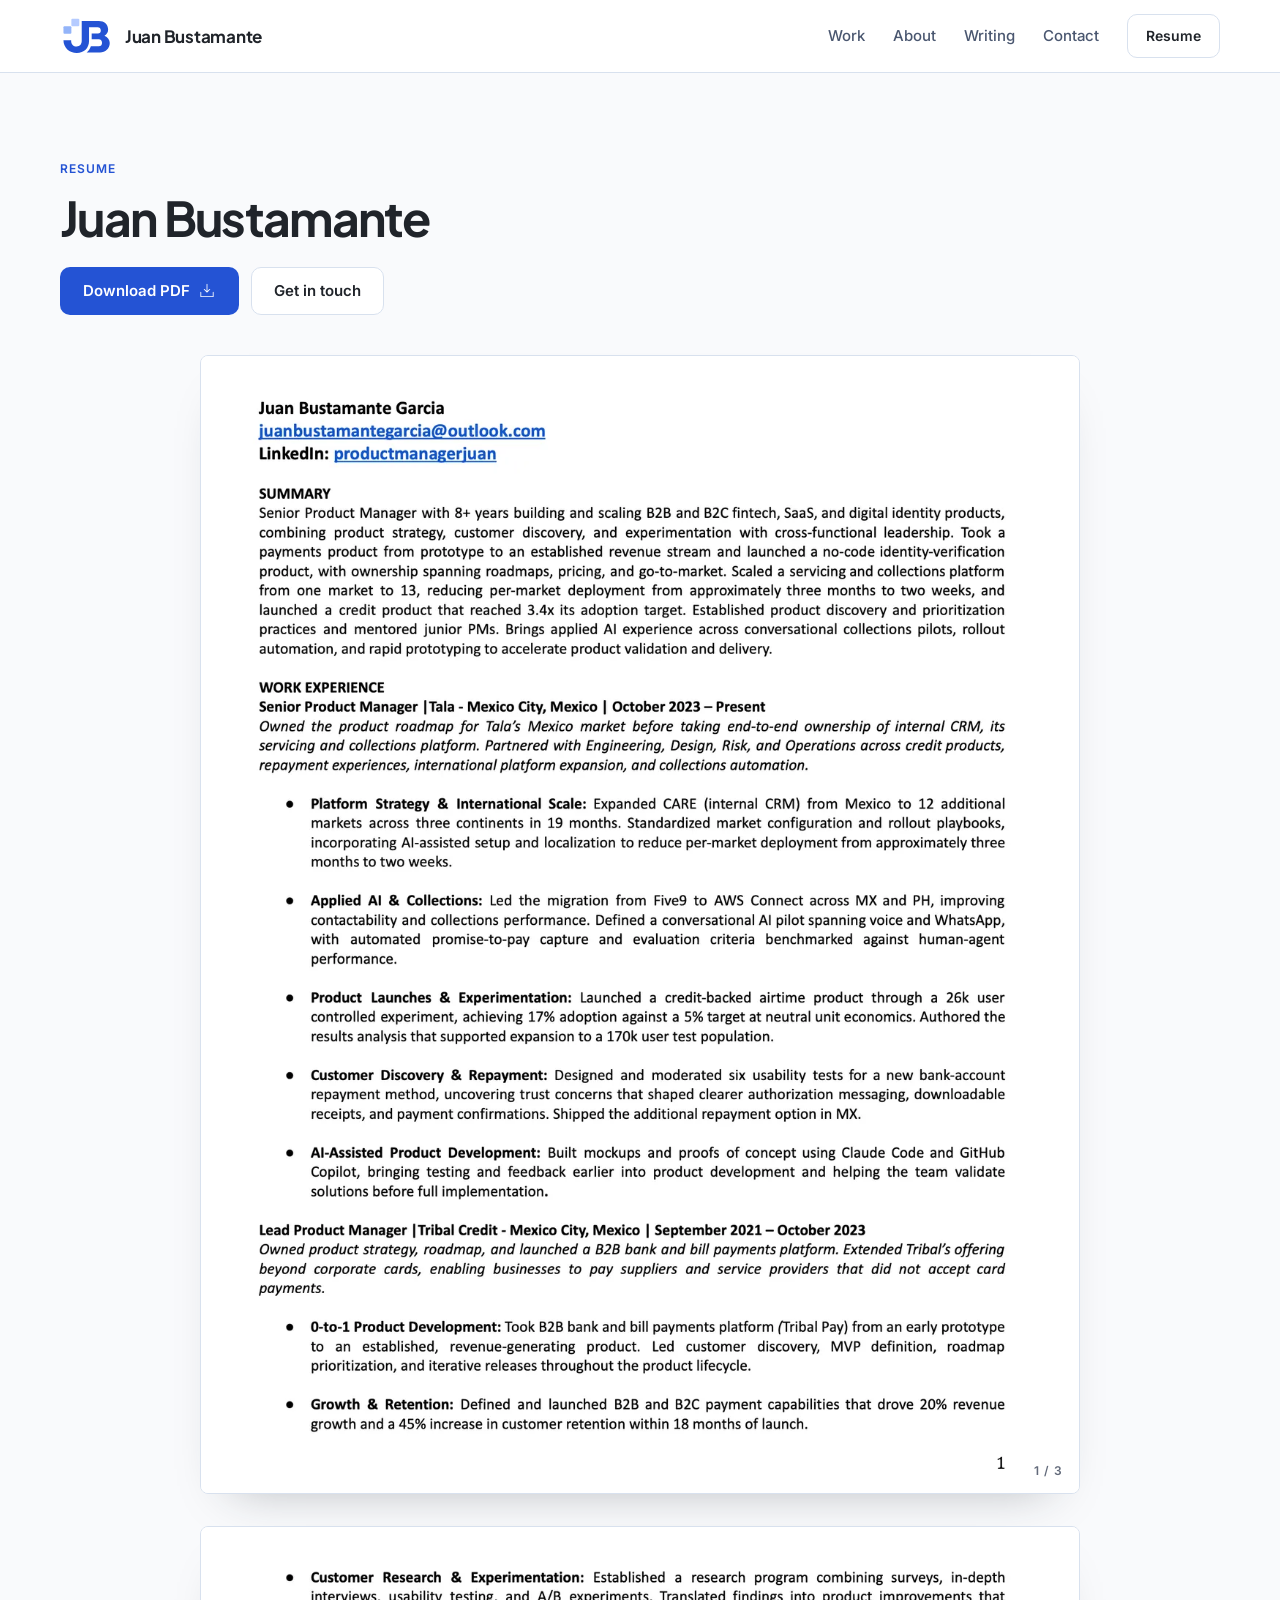
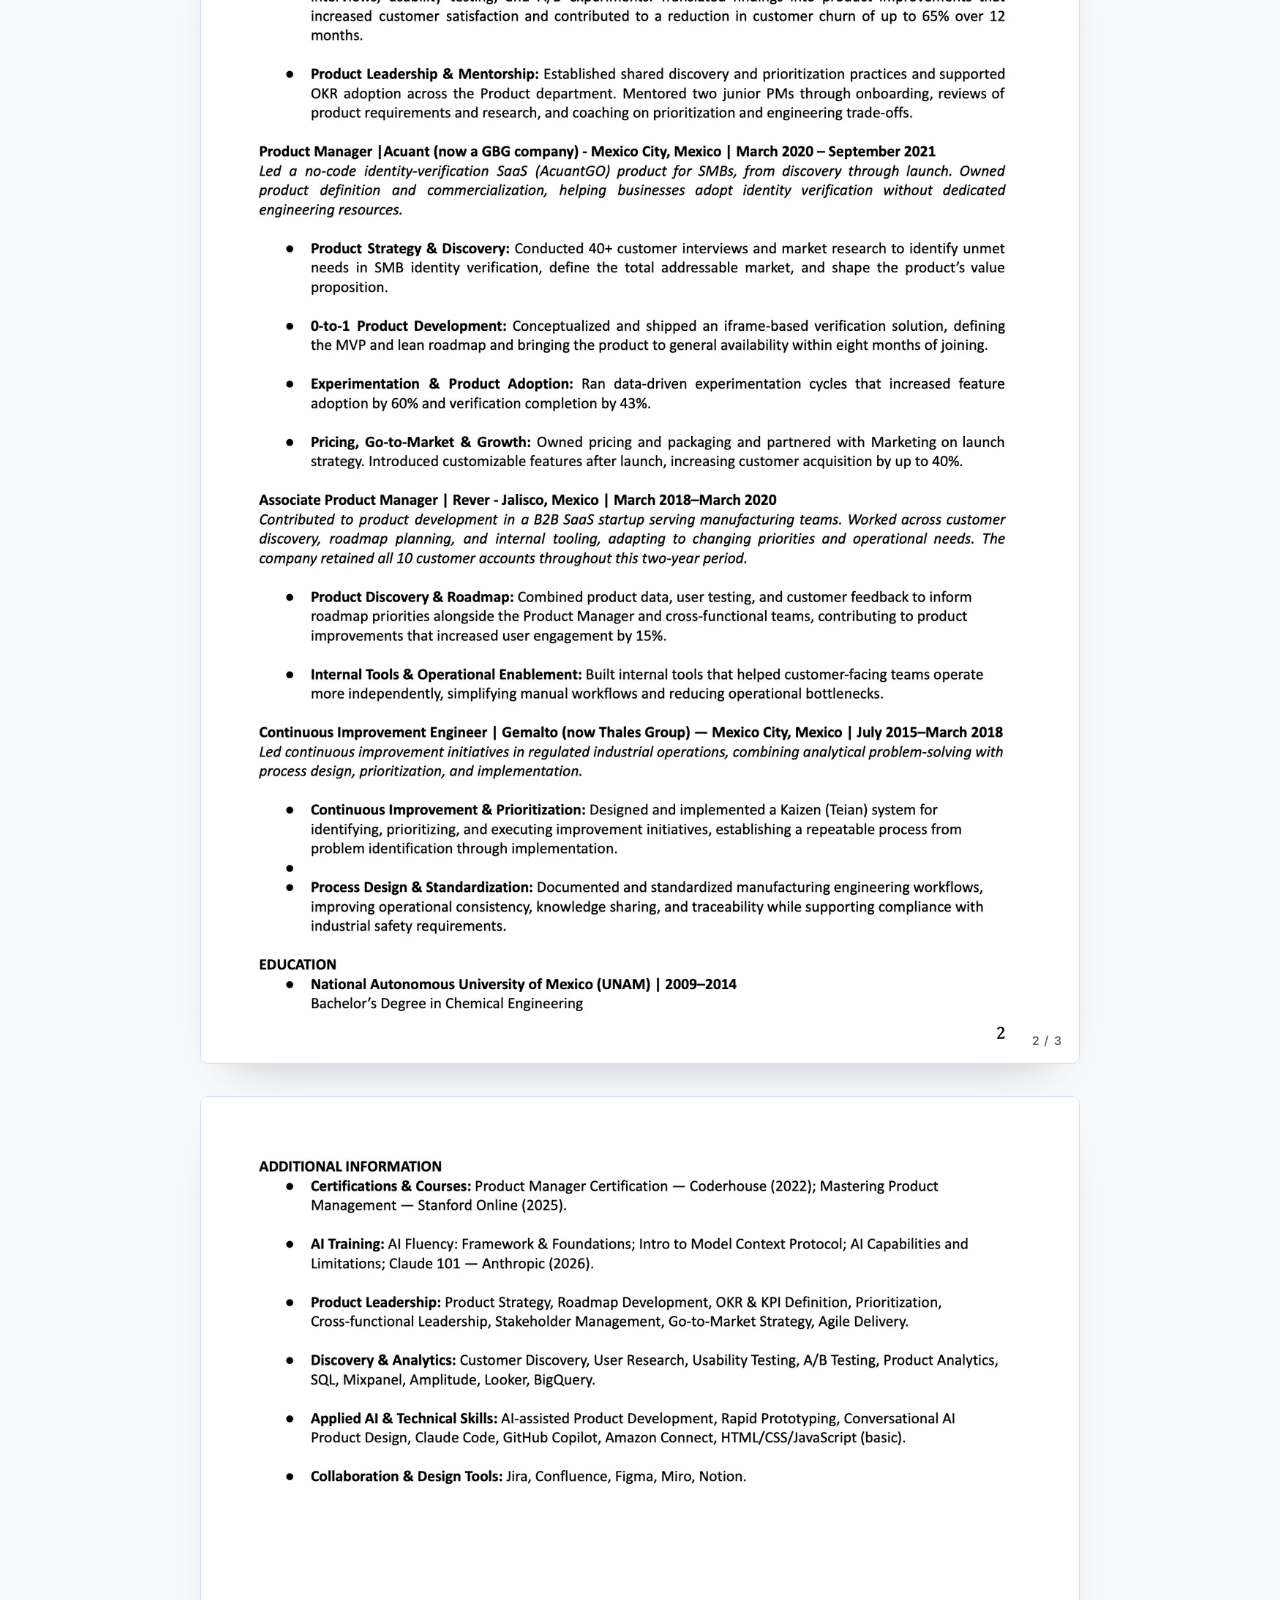
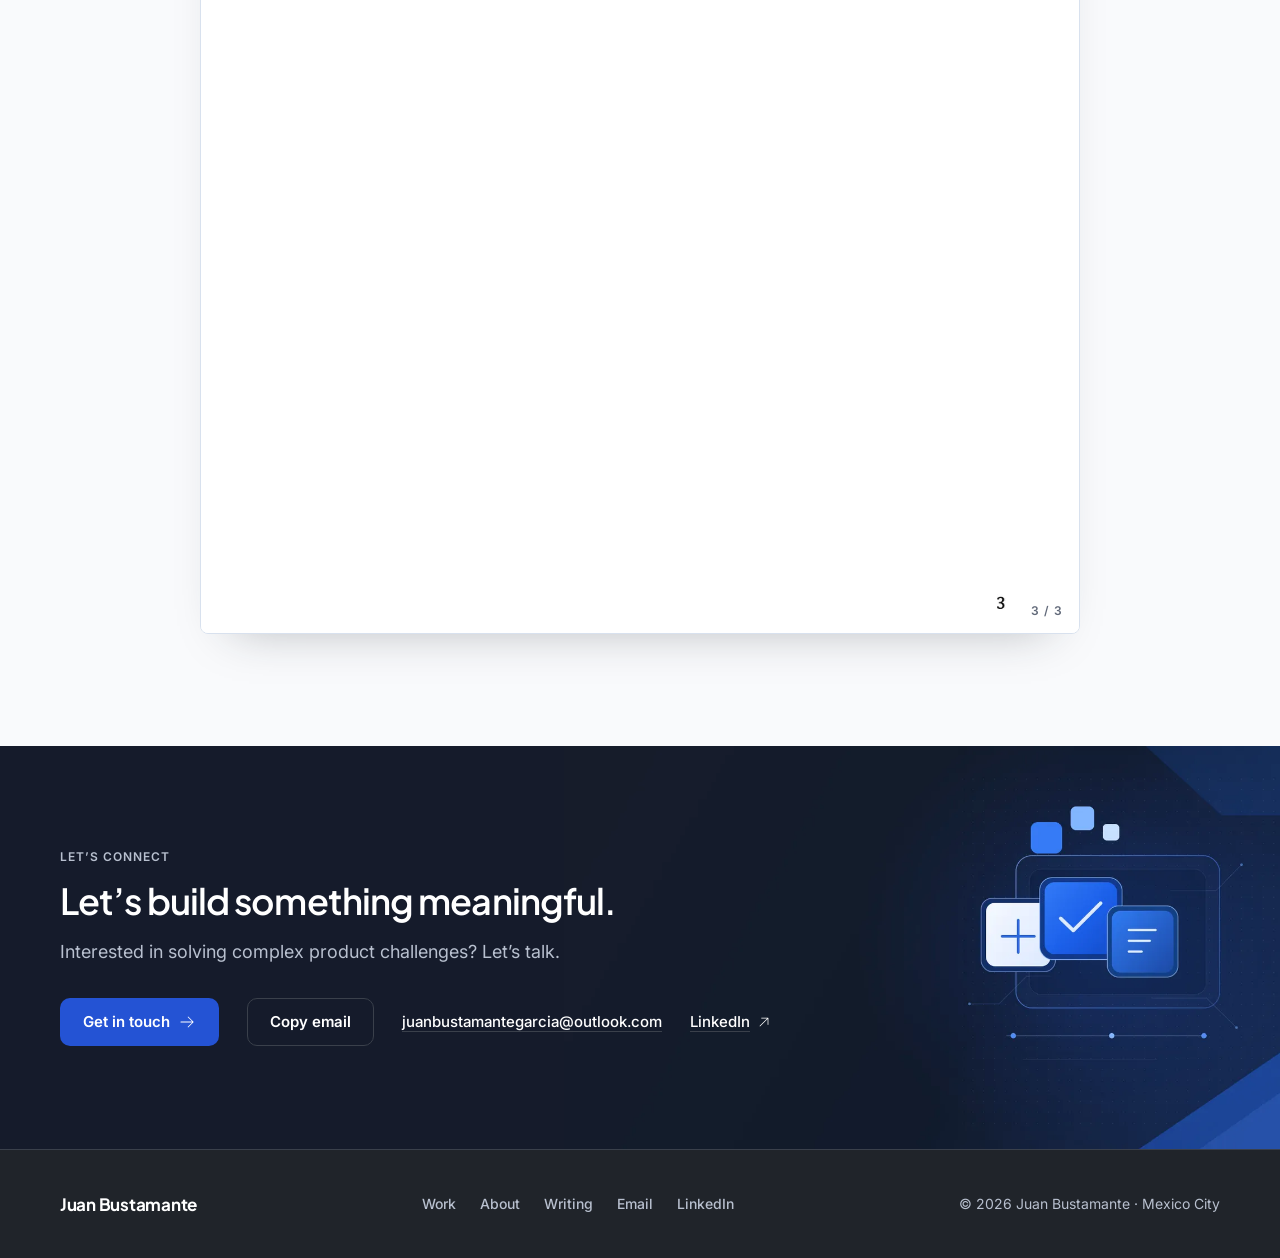
==== resume/index.html @ f38ebe10 "Deploy 0bed7b1" ====
<!DOCTYPE html><html lang="en"> <head><meta charset="utf-8"><meta name="viewport" content="width=device-width, initial-scale=1"><title>Resume | Juan Bustamante</title><meta name="description" content="Resume of Juan Bustamante, Senior Product Manager."><link rel="canonical" href="https://juanbustamanteg.github.io/resume/"><link rel="icon" type="image/svg+xml" href="/brand/favicon.svg"><link rel="icon" type="image/x-icon" href="/brand/favicon.ico" sizes="any"><link rel="icon" type="image/png" sizes="32x32" href="/brand/favicon_32.png"><link rel="apple-touch-icon" sizes="180x180" href="/brand/apple_touch_icon.png"><meta name="theme-color" content="#f9fafc"><meta property="og:type" content="website"><meta property="og:title" content="Resume | Juan Bustamante"><meta property="og:description" content="Resume of Juan Bustamante, Senior Product Manager."><meta property="og:url" content="https://juanbustamanteg.github.io/resume/"><meta property="og:image" content="https://juanbustamanteg.github.io/assets/backgrounds/og-image.png"><meta property="og:image:width" content="1200"><meta property="og:image:height" content="630"><meta name="twitter:card" content="summary_large_image"><meta name="twitter:title" content="Resume | Juan Bustamante"><meta name="twitter:description" content="Resume of Juan Bustamante, Senior Product Manager."><meta name="twitter:image" content="https://juanbustamanteg.github.io/assets/backgrounds/og-image.png"><link rel="stylesheet" href="/_astro/about.X6buS5P4.css">
<style>.head[data-astro-cid-ruvg6z4q]{display:flex;flex-direction:column;gap:16px;padding-block:clamp(56px,7vw,88px) 40px}.head[data-astro-cid-ruvg6z4q] .h1[data-astro-cid-ruvg6z4q]{font-size:clamp(34px,3vw + 18px,48px)}.acts[data-astro-cid-ruvg6z4q]{display:flex;flex-wrap:wrap;gap:12px;padding-top:8px}.pages[data-astro-cid-ruvg6z4q]{list-style:none;display:flex;flex-direction:column;align-items:center;gap:32px;margin:0;padding:0}.sheet[data-astro-cid-ruvg6z4q]{position:relative;width:100%;max-width:880px;background:#fff;border:1px solid var(--color-border);border-radius:8px;overflow:hidden;box-shadow:0 24px 48px -32px #20242a59}.sheet[data-astro-cid-ruvg6z4q] img[data-astro-cid-ruvg6z4q]{width:100%;height:auto}.pn[data-astro-cid-ruvg6z4q]{position:absolute;right:16px;bottom:12px}
</style></head> <body> <a class="sr-only skip" href="#main">Skip to content</a> <header class="hd" style="view-transition-name: site-header" data-astro-cid-3ef6ksr2> <div class="wrap bar" data-astro-cid-3ef6ksr2> <a class="brand" href="/" aria-label="Juan Bustamante, home" data-astro-cid-3ef6ksr2><span class="logo logo-dark" data-astro-cid-tvrurpns> <img class="sym" src="/brand/jb_plataforma_modular.svg" alt="" width="53" height="40" decoding="async" data-astro-cid-tvrurpns> <span class="name" data-astro-cid-tvrurpns>Juan Bustamante</span> </span> </a> <nav class="desk" aria-label="Main" data-astro-cid-3ef6ksr2> <ul data-astro-cid-3ef6ksr2> <li data-astro-cid-3ef6ksr2><a href="/work/" data-astro-cid-3ef6ksr2>Work</a></li><li data-astro-cid-3ef6ksr2><a href="/about/" data-astro-cid-3ef6ksr2>About</a></li><li data-astro-cid-3ef6ksr2><a href="/writing/" data-astro-cid-3ef6ksr2>Writing</a></li><li data-astro-cid-3ef6ksr2><a href="#contact" data-astro-cid-3ef6ksr2>Contact</a></li> <li data-astro-cid-3ef6ksr2><a class="btn btn-secondary" href="/resume/" aria-current="page" data-astro-cid-3ef6ksr2>Resume</a></li> </ul> </nav> <details class="mob" id="mobile-menu" data-astro-cid-3ef6ksr2> <summary aria-label="Open menu" data-astro-cid-3ef6ksr2><span class="bars" aria-hidden="true" data-astro-cid-3ef6ksr2><i data-astro-cid-3ef6ksr2></i><i data-astro-cid-3ef6ksr2></i></span></summary> <nav class="panel" aria-label="Main" data-astro-cid-3ef6ksr2> <a class="item" href="/work/" data-astro-cid-3ef6ksr2>Work<svg width="18" height="18" viewBox="0 0 256 256" fill="currentColor" aria-hidden="true" focusable="false"><path d="M220.24,132.24l-72,72a6,6,0,0,1-8.48-8.48L201.51,134H40a6,6,0,0,1,0-12H201.51L139.76,60.24a6,6,0,0,1,8.48-8.48l72,72A6,6,0,0,1,220.24,132.24Z"/></svg></a><a class="item" href="/about/" data-astro-cid-3ef6ksr2>About<svg width="18" height="18" viewBox="0 0 256 256" fill="currentColor" aria-hidden="true" focusable="false"><path d="M220.24,132.24l-72,72a6,6,0,0,1-8.48-8.48L201.51,134H40a6,6,0,0,1,0-12H201.51L139.76,60.24a6,6,0,0,1,8.48-8.48l72,72A6,6,0,0,1,220.24,132.24Z"/></svg></a><a class="item" href="/writing/" data-astro-cid-3ef6ksr2>Writing<svg width="18" height="18" viewBox="0 0 256 256" fill="currentColor" aria-hidden="true" focusable="false"><path d="M220.24,132.24l-72,72a6,6,0,0,1-8.48-8.48L201.51,134H40a6,6,0,0,1,0-12H201.51L139.76,60.24a6,6,0,0,1,8.48-8.48l72,72A6,6,0,0,1,220.24,132.24Z"/></svg></a><a class="item" href="#contact" data-astro-cid-3ef6ksr2>Contact<svg width="18" height="18" viewBox="0 0 256 256" fill="currentColor" aria-hidden="true" focusable="false"><path d="M220.24,132.24l-72,72a6,6,0,0,1-8.48-8.48L201.51,134H40a6,6,0,0,1,0-12H201.51L139.76,60.24a6,6,0,0,1,8.48-8.48l72,72A6,6,0,0,1,220.24,132.24Z"/></svg></a> <a class="btn btn-secondary cta" href="/resume/" data-astro-cid-3ef6ksr2>Resume</a> </nav> </details> </div> </header> <script type="module">const e=document.getElementById("mobile-menu");if(e){const t=e.querySelector("summary");document.addEventListener("keydown",n=>{n.key==="Escape"&&e.open&&(e.open=!1,t?.focus())}),e.querySelectorAll("a").forEach(n=>n.addEventListener("click",()=>{e.open=!1})),e.addEventListener("toggle",()=>t?.setAttribute("aria-label",e.open?"Close menu":"Open menu"))}</script>  <main id="main"> <section class="wrap head" data-astro-cid-ruvg6z4q> <p class="eyebrow" data-astro-cid-ruvg6z4q>Resume</p> <h1 class="h1" data-astro-cid-ruvg6z4q>Juan Bustamante</h1> <div class="acts" data-astro-cid-ruvg6z4q> <a class="btn btn-primary" href="/Juan-Bustamante-Resume.pdf" download data-astro-cid-ruvg6z4q>Download PDF <svg width="18" height="18" viewBox="0 0 256 256" fill="currentColor" aria-hidden="true" focusable="false"><path d="M222,144v64a6,6,0,0,1-6,6H40a6,6,0,0,1-6-6V144a6,6,0,0,1,12,0v58H210V144a6,6,0,0,1,12,0Zm-98.24,4.24a6,6,0,0,0,8.48,0l40-40a6,6,0,0,0-8.48-8.48L134,129.51V32a6,6,0,0,0-12,0v97.51L92.24,99.76a6,6,0,0,0-8.48,8.48Z"/></svg></a> <a class="btn btn-secondary" href="#contact" data-astro-cid-ruvg6z4q>Get in touch</a> </div> </section> <section class="wrap" aria-label="Resume pages" data-astro-cid-ruvg6z4q> <ol class="pages" data-astro-cid-ruvg6z4q> <li class="sheet" data-astro-cid-ruvg6z4q> <img src="/_astro/resume-p1.LF4EFxug_1rRw0y.webp" srcset="/_astro/resume-p1.LF4EFxug_Z1qOt1B.webp 800w, /_astro/resume-p1.LF4EFxug_ZkICMa.webp 1200w, /_astro/resume-p1.LF4EFxug_1rRw0y.webp 1700w" alt="Resume, page 1 of 3. The full text is in the downloadable PDF." sizes="(max-width: 960px) 100vw, 880px" loading="eager" decoding="async" data-astro-cid-ruvg6z4q="true" fetchpriority="auto" width="1700" height="2200"> <span class="pn label" aria-hidden="true" data-astro-cid-ruvg6z4q>1 / 3</span> </li><li class="sheet" data-astro-cid-ruvg6z4q> <img src="/_astro/resume-p2.CJCw0gxY_1dvqBw.webp" srcset="/_astro/resume-p2.CJCw0gxY_1kNUj6.webp 800w, /_astro/resume-p2.CJCw0gxY_Zz5Ibc.webp 1200w, /_astro/resume-p2.CJCw0gxY_1dvqBw.webp 1700w" alt="Resume, page 2 of 3. The full text is in the downloadable PDF." sizes="(max-width: 960px) 100vw, 880px" loading="lazy" decoding="async" data-astro-cid-ruvg6z4q="true" fetchpriority="auto" width="1700" height="2200"> <span class="pn label" aria-hidden="true" data-astro-cid-ruvg6z4q>2 / 3</span> </li><li class="sheet" data-astro-cid-ruvg6z4q> <img src="/_astro/resume-p3.DnD3W5XH_r1vdJ.webp" srcset="/_astro/resume-p3.DnD3W5XH_ZXN0DD.webp 800w, /_astro/resume-p3.DnD3W5XH_Z1lzDyY.webp 1200w, /_astro/resume-p3.DnD3W5XH_r1vdJ.webp 1700w" alt="Resume, page 3 of 3. The full text is in the downloadable PDF." sizes="(max-width: 960px) 100vw, 880px" loading="lazy" decoding="async" data-astro-cid-ruvg6z4q="true" fetchpriority="auto" width="1700" height="2200"> <span class="pn label" aria-hidden="true" data-astro-cid-ruvg6z4q>3 / 3</span> </li> </ol> </section> <section id="contact" class="contact" aria-labelledby="contact-h" data-astro-cid-xmivup5a> <span class="bg" aria-hidden="true" data-astro-cid-xmivup5a><img src="/_astro/VIS11.BCSpYy_R_oPpw8.webp" width="1280" height="720" alt="" loading="lazy" decoding="async" data-astro-cid-xmivup5a></span> <div class="wrap inner" data-astro-cid-xmivup5a> <p class="eyebrow" data-astro-cid-xmivup5a>Let’s connect</p> <h2 id="contact-h" class="h2" data-astro-cid-xmivup5a>Let’s build something meaningful.</h2> <p class="lead" data-astro-cid-xmivup5a>Interested in solving complex product challenges? Let’s talk.</p> <div class="acts" data-astro-cid-xmivup5a> <a class="btn btn-primary" href="mailto:juanbustamantegarcia@outlook.com" data-astro-cid-xmivup5a>Get in touch <svg width="18" height="18" viewBox="0 0 256 256" fill="currentColor" aria-hidden="true" focusable="false"><path d="M220.24,132.24l-72,72a6,6,0,0,1-8.48-8.48L201.51,134H40a6,6,0,0,1,0-12H201.51L139.76,60.24a6,6,0,0,1,8.48-8.48l72,72A6,6,0,0,1,220.24,132.24Z"/></svg></a> <button type="button" class="btn copy" data-copy="juanbustamantegarcia@outlook.com" data-astro-cid-xmivup5a>Copy email</button> <a class="plain" href="mailto:juanbustamantegarcia@outlook.com" data-astro-cid-xmivup5a>juanbustamantegarcia@outlook.com</a> <a class="plain" href="https://www.linkedin.com/in/productmanagerjuan/" rel="noopener" data-astro-cid-xmivup5a>LinkedIn <svg width="16" height="16" viewBox="0 0 256 256" fill="currentColor" aria-hidden="true" focusable="false"><path d="M198,64V168a6,6,0,0,1-12,0V78.48L68.24,196.24a6,6,0,0,1-8.48-8.48L177.52,70H88a6,6,0,0,1,0-12H192A6,6,0,0,1,198,64Z"/></svg></a> </div> <p class="sr-only" role="status" aria-live="polite" id="copy-status" data-astro-cid-xmivup5a></p> </div> </section> <script type="module">document.querySelectorAll("button[data-copy]").forEach(t=>{t.addEventListener("click",async()=>{const e=document.getElementById("copy-status");try{await navigator.clipboard.writeText(t.dataset.copy??""),t.textContent="Copied",e&&(e.textContent="Email address copied"),setTimeout(()=>{t.textContent="Copy email",e&&(e.textContent="")},2e3)}catch{window.location.href=`mailto:${t.dataset.copy}`}})});</script>  </main> <footer class="ft" data-astro-cid-sz7xmlte> <div class="wrap row" data-astro-cid-sz7xmlte> <a href="/" aria-label="Juan Bustamante, home" data-astro-cid-sz7xmlte><span class="logo logo-light" data-astro-cid-tvrurpns>  <span class="name" data-astro-cid-tvrurpns>Juan Bustamante</span> </span> </a> <nav aria-label="Footer" class="links" data-astro-cid-sz7xmlte> <a href="/work/" data-astro-cid-sz7xmlte>Work</a><a href="/about/" data-astro-cid-sz7xmlte>About</a><a href="/writing/" data-astro-cid-sz7xmlte>Writing</a> <a href="mailto:juanbustamantegarcia@outlook.com" data-astro-cid-sz7xmlte>Email</a><a href="https://www.linkedin.com/in/productmanagerjuan/" rel="noopener" data-astro-cid-sz7xmlte>LinkedIn</a> </nav> <span class="copy" data-astro-cid-sz7xmlte>© 2026 Juan Bustamante · Mexico City</span> </div> </footer>  <script>
      // Movimiento en todo el sitio (mismo sistema que la UX de Elementum, discreto, 240–700 ms):
      // 1) entrada al hacer scroll de encabezados, bloques y listas (cascada corta, tope 6 x 60 ms);
      // 2) imágenes con acercamiento suave; 3) cifras que cuentan hasta su valor; 4) red de seguridad
      // para lo que ya quedó arriba. Sin JS o con prefers-reduced-motion todo queda visible y quieto.
      (function () {
        if (window.matchMedia('(prefers-reduced-motion: reduce)').matches) return;
        var root = document.documentElement;
        root.classList.add('reveal-ready');
        var $ = function (sel) { return [].slice.call(document.querySelectorAll(sel)); };
        // Bloques que suben al entrar (el hero de Home y las tarjetas ya traen su clase).
        var UP = [
          'main .head > *', 'main .top > *', 'main .t > *', 'main .intro > *',
          'main section:not(.hero):not(.contact) > .eyebrow', 'main section:not(.hero) > .h2', 'main section:not(.hero) > h2',
          'main .calls-head > *', 'main .own-head > *', 'main .head.row > *',
          'main .calls > li', 'main .career > li', 'main .grid > li', 'main .xp > li', 'main .principles > li',
          'main .results > li', 'main .exec > div', 'main .evidence > *', 'main .more .col > .eyebrow', 'main .more .col > .h3',
          'main .body .sec', 'main .next', 'main .rel > *', 'main .art > :not(.pc)', 'main .post',
          '.contact .inner > *'
        ].join(',');
        // Imágenes que entran con acercamiento.
        var ZOOM = 'main .visual .cover, main .portrait, main .timeline, main .pc, main .decision-visual';
        $(UP).forEach(function (el) { if (!el.closest('.hero') && !el.classList.contains('reveal-card') && !el.classList.contains('sr-only')) el.classList.add('rv'); });
        $(ZOOM).forEach(function (el) { el.classList.add('rv', 'rv-zoom'); });
        var els = $('.hero .reveal, .reveal-card, .rv');
        // Cifras: cuentan desde 0 respetando prefijo, decimales y sufijo (~6×, +20%, 3.4×, 8 mo.).
        function contar(el) {
          var m = el.textContent.trim().match(/^([^0-9]*)([0-9]+(?:\.[0-9]+)?)(.*)$/);
          if (!m) return;
          var fin = parseFloat(m[2]), dec = (m[2].split('.')[1] || '').length, t0 = null, dur = 700, txt = el.textContent;
          el.setAttribute('aria-label', txt.trim());
          function paso(t) {
            if (t0 === null) t0 = t;
            var k = Math.min(1, (t - t0) / dur), e = 1 - Math.pow(1 - k, 3);
            el.textContent = m[1] + (fin * e).toFixed(dec) + m[3];
            if (k < 1) requestAnimationFrame(paso); else el.textContent = txt;
          }
          requestAnimationFrame(paso);
        }
        var figs = $('main .fig');
        if (!('IntersectionObserver' in window)) { els.forEach(function (el) { el.classList.add('in'); }); return; }
        var io = new IntersectionObserver(function (entries) {
          var k = 0;
          entries.forEach(function (e) {
            if (!e.isIntersecting) return;
            var t = e.target;
            if (!t.closest('.hero')) { t.style.setProperty('--d', (Math.min(k, 6) * 0.06) + 's'); k++; }
            t.classList.add('in'); io.unobserve(t);
          });
        }, { rootMargin: '0px 0px -8% 0px', threshold: 0.12 });
        els.forEach(function (el) { io.observe(el); });
        var iof = new IntersectionObserver(function (entries) {
          entries.forEach(function (e) { if (e.isIntersecting) { contar(e.target); iof.unobserve(e.target); } });
        }, { threshold: 0.6 });
        figs.forEach(function (el) { iof.observe(el); });
        var pend = false;
        function arriba() { pend = false; els.forEach(function (el) { if (el.classList.contains('in') || el.getBoundingClientRect().bottom > 0) return; el.style.animation = 'none'; el.classList.add('in'); io.unobserve(el); }); }
        window.addEventListener('scroll', function () { if (!pend) { pend = true; requestAnimationFrame(arriba); } }, { passive: true });
        window.addEventListener('pageshow', arriba);
      })();
    </script> </body> </html>
---- _astro/about.X6buS5P4.css ----
@font-face{font-family:Inter Variable;font-style:normal;font-display:swap;font-weight:100 900;src:url(/_astro/inter-cyrillic-ext-opsz-normal.CfYZpDVp.woff2) format("woff2-variations");unicode-range:U+0460-052F,U+1C80-1C8A,U+20B4,U+2DE0-2DFF,U+A640-A69F,U+FE2E-FE2F}@font-face{font-family:Inter Variable;font-style:normal;font-display:swap;font-weight:100 900;src:url(/_astro/inter-cyrillic-opsz-normal.BFQXbQ-f.woff2) format("woff2-variations");unicode-range:U+0301,U+0400-045F,U+0490-0491,U+04B0-04B1,U+2116}@font-face{font-family:Inter Variable;font-style:normal;font-display:swap;font-weight:100 900;src:url(/_astro/inter-greek-ext-opsz-normal.BmPQvyvo.woff2) format("woff2-variations");unicode-range:U+1F00-1FFF}@font-face{font-family:Inter Variable;font-style:normal;font-display:swap;font-weight:100 900;src:url(/_astro/inter-greek-opsz-normal.BM0NlUE_.woff2) format("woff2-variations");unicode-range:U+0370-0377,U+037A-037F,U+0384-038A,U+038C,U+038E-03A1,U+03A3-03FF}@font-face{font-family:Inter Variable;font-style:normal;font-display:swap;font-weight:100 900;src:url(/_astro/inter-vietnamese-opsz-normal.Ci9T9ieq.woff2) format("woff2-variations");unicode-range:U+0102-0103,U+0110-0111,U+0128-0129,U+0168-0169,U+01A0-01A1,U+01AF-01B0,U+0300-0301,U+0303-0304,U+0308-0309,U+0323,U+0329,U+1EA0-1EF9,U+20AB}@font-face{font-family:Inter Variable;font-style:normal;font-display:swap;font-weight:100 900;src:url(/_astro/inter-latin-ext-opsz-normal.DpK-iCPk.woff2) format("woff2-variations");unicode-range:U+0100-02BA,U+02BD-02C5,U+02C7-02CC,U+02CE-02D7,U+02DD-02FF,U+0304,U+0308,U+0329,U+1D00-1DBF,U+1E00-1E9F,U+1EF2-1EFF,U+2020,U+20A0-20AB,U+20AD-20C0,U+2113,U+2C60-2C7F,U+A720-A7FF}@font-face{font-family:Inter Variable;font-style:normal;font-display:swap;font-weight:100 900;src:url(/_astro/inter-latin-opsz-normal.BwkfbSeq.woff2) format("woff2-variations");unicode-range:U+0000-00FF,U+0131,U+0152-0153,U+02BB-02BC,U+02C6,U+02DA,U+02DC,U+0304,U+0308,U+0329,U+2000-206F,U+20AC,U+2122,U+2191,U+2193,U+2212,U+2215,U+FEFF,U+FFFD}@font-face{font-family:Plus Jakarta Sans Variable;font-style:normal;font-display:swap;font-weight:200 800;src:url([data-uri]) format("woff2-variations");unicode-range:U+0460-052F,U+1C80-1C8A,U+20B4,U+2DE0-2DFF,U+A640-A69F,U+FE2E-FE2F}@font-face{font-family:Plus Jakarta Sans Variable;font-style:normal;font-display:swap;font-weight:200 800;src:url(/_astro/plus-jakarta-sans-vietnamese-wght-normal.qRpaaN48.woff2) format("woff2-variations");unicode-range:U+0102-0103,U+0110-0111,U+0128-0129,U+0168-0169,U+01A0-01A1,U+01AF-01B0,U+0300-0301,U+0303-0304,U+0308-0309,U+0323,U+0329,U+1EA0-1EF9,U+20AB}@font-face{font-family:Plus Jakarta Sans Variable;font-style:normal;font-display:swap;font-weight:200 800;src:url(/_astro/plus-jakarta-sans-latin-ext-wght-normal.DmpS2jIq.woff2) format("woff2-variations");unicode-range:U+0100-02BA,U+02BD-02C5,U+02C7-02CC,U+02CE-02D7,U+02DD-02FF,U+0304,U+0308,U+0329,U+1D00-1DBF,U+1E00-1E9F,U+1EF2-1EFF,U+2020,U+20A0-20AB,U+20AD-20C0,U+2113,U+2C60-2C7F,U+A720-A7FF}@font-face{font-family:Plus Jakarta Sans Variable;font-style:normal;font-display:swap;font-weight:200 800;src:url(/_astro/plus-jakarta-sans-latin-wght-normal.eXO_dkmS.woff2) format("woff2-variations");unicode-range:U+0000-00FF,U+0131,U+0152-0153,U+02BB-02BC,U+02C6,U+02DA,U+02DC,U+0304,U+0308,U+0329,U+2000-206F,U+20AC,U+2122,U+2191,U+2193,U+2212,U+2215,U+FEFF,U+FFFD}:root{--color-background: #f9fafc;--color-surface: #ffffff;--color-surface-alt: #e5edff;--color-brand: #2453d4;--color-brand-hover: #1d43b2;--color-text-primary: #20242a;--color-text-secondary: #4a5770;--color-text-muted: #626a7a;--color-border: #d8e1ee;--color-on-brand: #ffffff;--color-footer: #20242a;--color-on-dark-muted: #b8c0cf;--color-brand-on-dark: #8fa8f0;--color-border-dark: #3a404b;--color-module-1: #93b4f9;--color-module-2: #b5cbff;--color-module-3: #dce6ff;--font-heading: "Plus Jakarta Sans Variable", "Plus Jakarta Sans", system-ui, -apple-system, "Segoe UI", sans-serif;--font-body: "Inter Variable", Inter, system-ui, -apple-system, "Segoe UI", sans-serif;--container-max: 1160px;--gutter: clamp(20px, 4vw, 48px);--section-space: clamp(64px, 9vw, 112px);--radius-button: 10px;--radius-card: 16px;--radius-feature: 24px;--space-unit: 8px;--shadow-hover: 0 12px 28px -18px rgba(32, 36, 42, .28);--ease: cubic-bezier(.23, 1, .32, 1);--dur: .18s;--transition-fast: .18s ease}*,*:before,*:after{box-sizing:border-box}html{-webkit-text-size-adjust:100%;text-size-adjust:100%;scroll-behavior:smooth;scroll-padding-top:88px}body{margin:0;background:var(--color-background);color:var(--color-text-primary);font-family:var(--font-body);font-size:16px;line-height:1.65;-webkit-font-smoothing:antialiased}img,svg{display:block;max-width:100%;height:auto}button,input{font:inherit;color:inherit}a{color:inherit;text-decoration:none;transition:color var(--dur) var(--ease)}:focus-visible{outline:2px solid var(--color-brand);outline-offset:3px;border-radius:4px}h1,h2,h3{margin:0;font-family:var(--font-heading);font-weight:600;color:var(--color-text-primary);text-wrap:balance}p{margin:0 0 1em;text-wrap:pretty}::selection{background:var(--color-brand);color:var(--color-on-brand)}.wrap{width:100%;max-width:calc(var(--container-max) + 2 * var(--gutter));margin-inline:auto;padding-inline:var(--gutter)}.section{padding-top:var(--section-space)}.eyebrow{margin:0;font-family:var(--font-body);font-size:12px;font-weight:600;line-height:1.3;letter-spacing:.08em;text-transform:uppercase;color:var(--color-brand)}.h1{font-size:clamp(38px,4.6vw + 12px,60px);line-height:1.06;letter-spacing:-.035em;font-weight:700}.h2{font-size:clamp(28px,1.6vw + 20px,36px);line-height:1.15;letter-spacing:-.025em;font-weight:600}.h3{font-size:clamp(21px,.6vw + 18px,24px);line-height:1.25;letter-spacing:-.015em;font-weight:600}.lead{font-size:clamp(16px,.4vw + 14.5px,18px);line-height:1.6;color:var(--color-text-secondary)}.small{font-size:clamp(14px,.2vw + 13.3px,15px);line-height:1.55;color:var(--color-text-secondary)}.label{font-size:12px;font-weight:600;letter-spacing:.08em;text-transform:uppercase;color:var(--color-text-muted)}.btn{display:inline-flex;align-items:center;justify-content:center;gap:8px;min-height:48px;padding:12px 22px;border-radius:var(--radius-button);border:1px solid transparent;font-size:15px;font-weight:600;line-height:1.2;transition:background-color var(--dur) var(--ease),border-color var(--dur) var(--ease),color var(--dur) var(--ease)}.btn-primary{background:var(--color-brand);color:var(--color-on-brand)}.btn-primary:hover{background:var(--color-brand-hover)}.btn-secondary{background:var(--color-surface);color:var(--color-text-primary);border-color:var(--color-border)}.btn-secondary:hover{border-color:var(--color-text-primary)}.btn[aria-disabled=true],.btn:disabled{opacity:.45;pointer-events:none}.link{display:inline-flex;align-items:center;gap:6px;font-weight:600;font-size:15px;color:var(--color-brand)}.link:hover,a:hover>.link{color:var(--color-brand-hover);text-decoration:underline;text-underline-offset:3px}.link svg{transition:transform var(--dur) var(--ease)}a:hover .link svg,.link:hover svg{transform:translate(3px)}.card{background:var(--color-surface);border:1px solid var(--color-border);border-radius:var(--radius-card)}.sr-only{position:absolute;width:1px;height:1px;overflow:hidden;clip:rect(0 0 0 0);white-space:nowrap}.skip:focus{position:fixed;top:12px;left:12px;width:auto;height:auto;clip:auto;z-index:50;background:var(--color-surface);padding:8px 14px;border-radius:var(--radius-button)}@keyframes rise{0%{opacity:0;transform:translateY(14px)}to{opacity:1;transform:none}}.reveal-ready :is(.hero .reveal,.reveal-card,.rv){opacity:0}.reveal-ready :is(.hero .reveal,.reveal-card,.rv).in{opacity:1;animation:rise .42s var(--ease) both;animation-delay:var(--d, 0s)}.reveal-ready .rv-zoom.in{animation-name:zoom-in;animation-duration:.64s}@keyframes zoom-in{0%{opacity:0;transform:scale(.97)}to{opacity:1;transform:none}}.reveal-ready .hero .hero-art.in{animation-name:zoom-in;animation-duration:.7s}@media(hover:hover){.cc .cover img,.post .post-img{transition:transform .6s var(--ease)}.cc:hover .cover img,.post:hover .post-img{transform:scale(1.025)}.post{overflow:hidden}}@media(prefers-reduced-motion:no-preference){@view-transition{navigation:auto}}::view-transition-old(root){animation:vt-out .15s var(--ease) both}::view-transition-new(root){animation:vt-in .22s var(--ease) both}@keyframes vt-out{to{opacity:0}}@keyframes vt-in{0%{opacity:0}}@media(prefers-reduced-motion:reduce){html{scroll-behavior:auto}*,*:before,*:after{transition-duration:1ms!important;animation-duration:1ms!important}.reveal-ready :is(.hero .reveal,.reveal-card,.rv),.reveal-ready :is(.hero .reveal,.reveal-card,.rv).in{opacity:1;animation:none}}@media print{.reveal-ready :is(.hero .reveal,.reveal-card,.rv){opacity:1;animation:none}}.logo[data-astro-cid-tvrurpns]{display:inline-flex;align-items:center;gap:12px}.sym[data-astro-cid-tvrurpns]{height:40px;width:auto;aspect-ratio:261 / 197}.name[data-astro-cid-tvrurpns]{font-family:var(--font-heading);font-size:17px;font-weight:700;letter-spacing:-.015em;color:var(--color-text-primary)}.logo-light[data-astro-cid-tvrurpns] .name[data-astro-cid-tvrurpns]{color:var(--color-on-brand)}@media(max-width:780px){.sym[data-astro-cid-tvrurpns]{height:34px}}.hd[data-astro-cid-3ef6ksr2]{position:sticky;top:0;z-index:30;background:var(--color-surface);border-bottom:1px solid var(--color-border)}.bar[data-astro-cid-3ef6ksr2]{display:flex;align-items:center;justify-content:space-between;gap:16px;min-height:72px}.brand[data-astro-cid-3ef6ksr2]{display:inline-flex;min-height:44px;align-items:center;border-radius:6px}.desk[data-astro-cid-3ef6ksr2] ul[data-astro-cid-3ef6ksr2]{display:flex;align-items:center;gap:28px;list-style:none;margin:0;padding:0}.desk[data-astro-cid-3ef6ksr2] a[data-astro-cid-3ef6ksr2]:not(.btn){display:inline-flex;min-height:44px;align-items:center;font-size:15px;font-weight:500;color:var(--color-text-secondary)}.desk[data-astro-cid-3ef6ksr2] a[data-astro-cid-3ef6ksr2]:not(.btn):hover{color:var(--color-text-primary)}.desk[data-astro-cid-3ef6ksr2] a[data-astro-cid-3ef6ksr2][aria-current=page]{color:var(--color-text-primary);font-weight:600}.desk[data-astro-cid-3ef6ksr2] .btn[data-astro-cid-3ef6ksr2]{min-height:44px;padding:10px 18px;font-size:14px}.mob[data-astro-cid-3ef6ksr2]{display:none}@media(max-width:780px){.desk[data-astro-cid-3ef6ksr2]{display:none}.mob[data-astro-cid-3ef6ksr2]{display:block}summary[data-astro-cid-3ef6ksr2]{list-style:none;cursor:pointer;display:grid;place-items:center;width:44px;height:44px;border:1px solid var(--color-border);border-radius:var(--radius-button)}summary[data-astro-cid-3ef6ksr2]::-webkit-details-marker{display:none}.bars[data-astro-cid-3ef6ksr2]{display:grid;gap:5px}.bars[data-astro-cid-3ef6ksr2] i[data-astro-cid-3ef6ksr2]{display:block;width:18px;height:2px;border-radius:2px;background:var(--color-text-primary);transition:transform var(--dur) var(--ease)}.mob[data-astro-cid-3ef6ksr2][open] .bars[data-astro-cid-3ef6ksr2] i[data-astro-cid-3ef6ksr2]:first-child{transform:translateY(3.5px) rotate(45deg)}.mob[data-astro-cid-3ef6ksr2][open] .bars[data-astro-cid-3ef6ksr2] i[data-astro-cid-3ef6ksr2]:last-child{transform:translateY(-3.5px) rotate(-45deg)}.panel[data-astro-cid-3ef6ksr2]{position:absolute;left:0;right:0;top:100%;background:var(--color-surface);border-bottom:1px solid var(--color-border);padding:8px var(--gutter) 24px;display:flex;flex-direction:column;box-shadow:0 16px 24px -20px #20242a40}.item[data-astro-cid-3ef6ksr2]{display:flex;align-items:center;justify-content:space-between;min-height:56px;border-bottom:1px solid var(--color-border);font-family:var(--font-heading);font-size:19px;font-weight:600;color:var(--color-text-primary)}.item[data-astro-cid-3ef6ksr2][aria-current=page]{color:var(--color-brand)}.item[data-astro-cid-3ef6ksr2] svg{color:var(--color-text-muted)}.cta[data-astro-cid-3ef6ksr2]{margin-top:20px}}.ft[data-astro-cid-sz7xmlte]{background:var(--color-footer);border-top:1px solid var(--color-border-dark);color:var(--color-on-dark-muted)}.row[data-astro-cid-sz7xmlte]{display:flex;flex-wrap:wrap;align-items:center;justify-content:space-between;gap:16px 32px;padding-block:32px}.links[data-astro-cid-sz7xmlte]{display:flex;flex-wrap:wrap;gap:4px 24px;font-size:14px;font-weight:500}.links[data-astro-cid-sz7xmlte] a[data-astro-cid-sz7xmlte]{min-height:44px;display:inline-flex;align-items:center}.links[data-astro-cid-sz7xmlte] a[data-astro-cid-sz7xmlte]:hover{color:var(--color-on-brand)}.copy[data-astro-cid-sz7xmlte]{font-size:14px}.contact[data-astro-cid-xmivup5a]{position:relative;overflow:hidden;margin-top:var(--section-space);background:var(--color-footer);color:var(--color-on-brand)}.contact[data-astro-cid-xmivup5a]{background:#151b2b}.bg[data-astro-cid-xmivup5a]{position:absolute;inset:0;overflow:hidden;pointer-events:none}.bg[data-astro-cid-xmivup5a] img[data-astro-cid-xmivup5a]{position:absolute;top:0;right:0;height:100%;width:auto;max-width:none}@media(max-width:760px){.bg[data-astro-cid-xmivup5a]{inset:0 0 auto auto;width:104px;height:104px;opacity:.7}.bg[data-astro-cid-xmivup5a] img[data-astro-cid-xmivup5a]{width:260px;height:auto;top:-17.5px;left:-145.6px;right:auto}}.inner[data-astro-cid-xmivup5a]{position:relative;display:flex;flex-direction:column;align-items:flex-start;gap:16px;padding-block:clamp(64px,8vw,104px)}.eyebrow[data-astro-cid-xmivup5a]{color:var(--color-on-dark-muted)}.h2[data-astro-cid-xmivup5a]{color:var(--color-on-brand)}.lead[data-astro-cid-xmivup5a]{margin:0;color:var(--color-on-dark-muted);max-width:56ch}.copy[data-astro-cid-xmivup5a]{background:transparent;color:var(--color-on-brand);border-color:var(--color-border-dark);cursor:pointer}.copy[data-astro-cid-xmivup5a]:hover{border-color:var(--color-on-dark-muted)}.acts[data-astro-cid-xmivup5a]{display:flex;flex-wrap:wrap;align-items:center;gap:12px 28px;margin-top:16px}.plain[data-astro-cid-xmivup5a]{display:inline-flex;align-items:center;gap:6px;min-height:44px;font-size:15px;font-weight:500;color:var(--color-on-brand);text-decoration:underline;text-underline-offset:4px;text-decoration-color:var(--color-border-dark);overflow-wrap:anywhere}.plain[data-astro-cid-xmivup5a]:hover{color:var(--color-brand-on-dark);text-decoration-color:currentColor}.contact[data-astro-cid-xmivup5a] [data-astro-cid-xmivup5a]:focus-visible{outline-color:var(--color-brand-on-dark)}
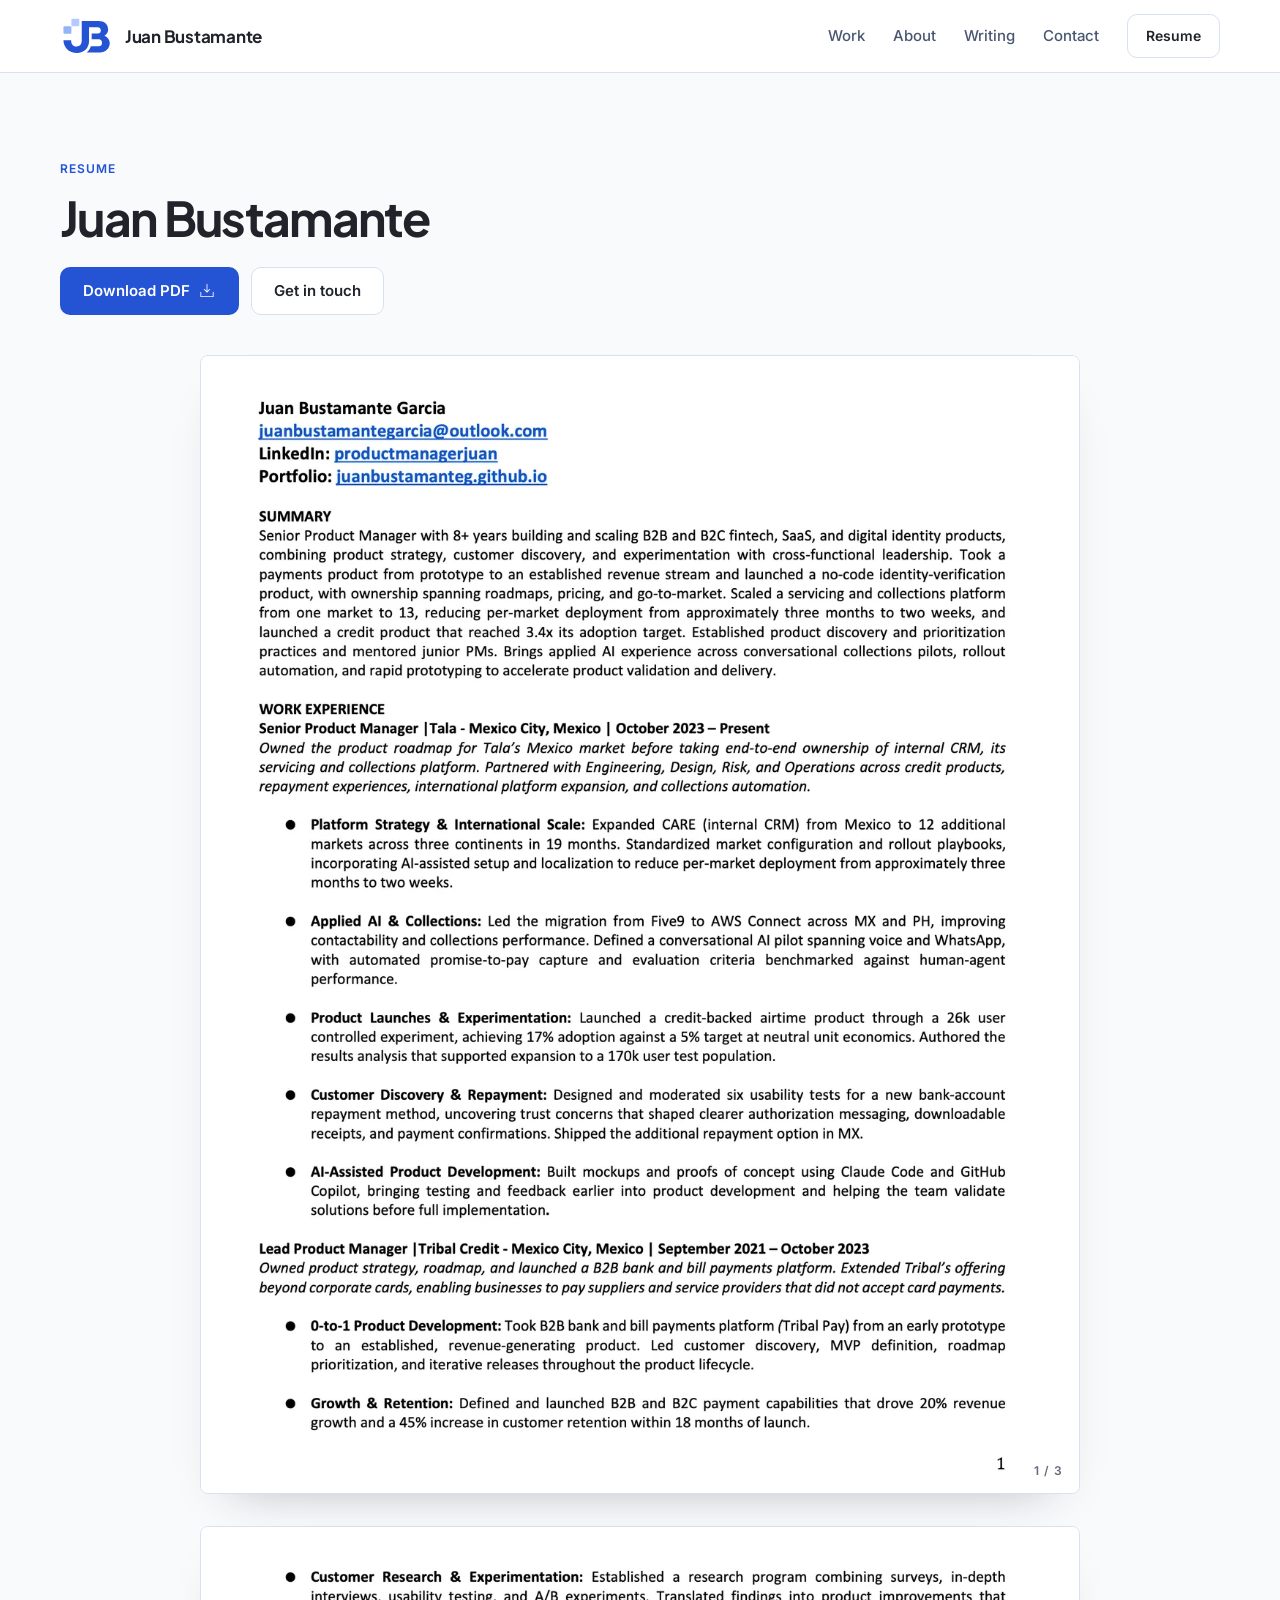
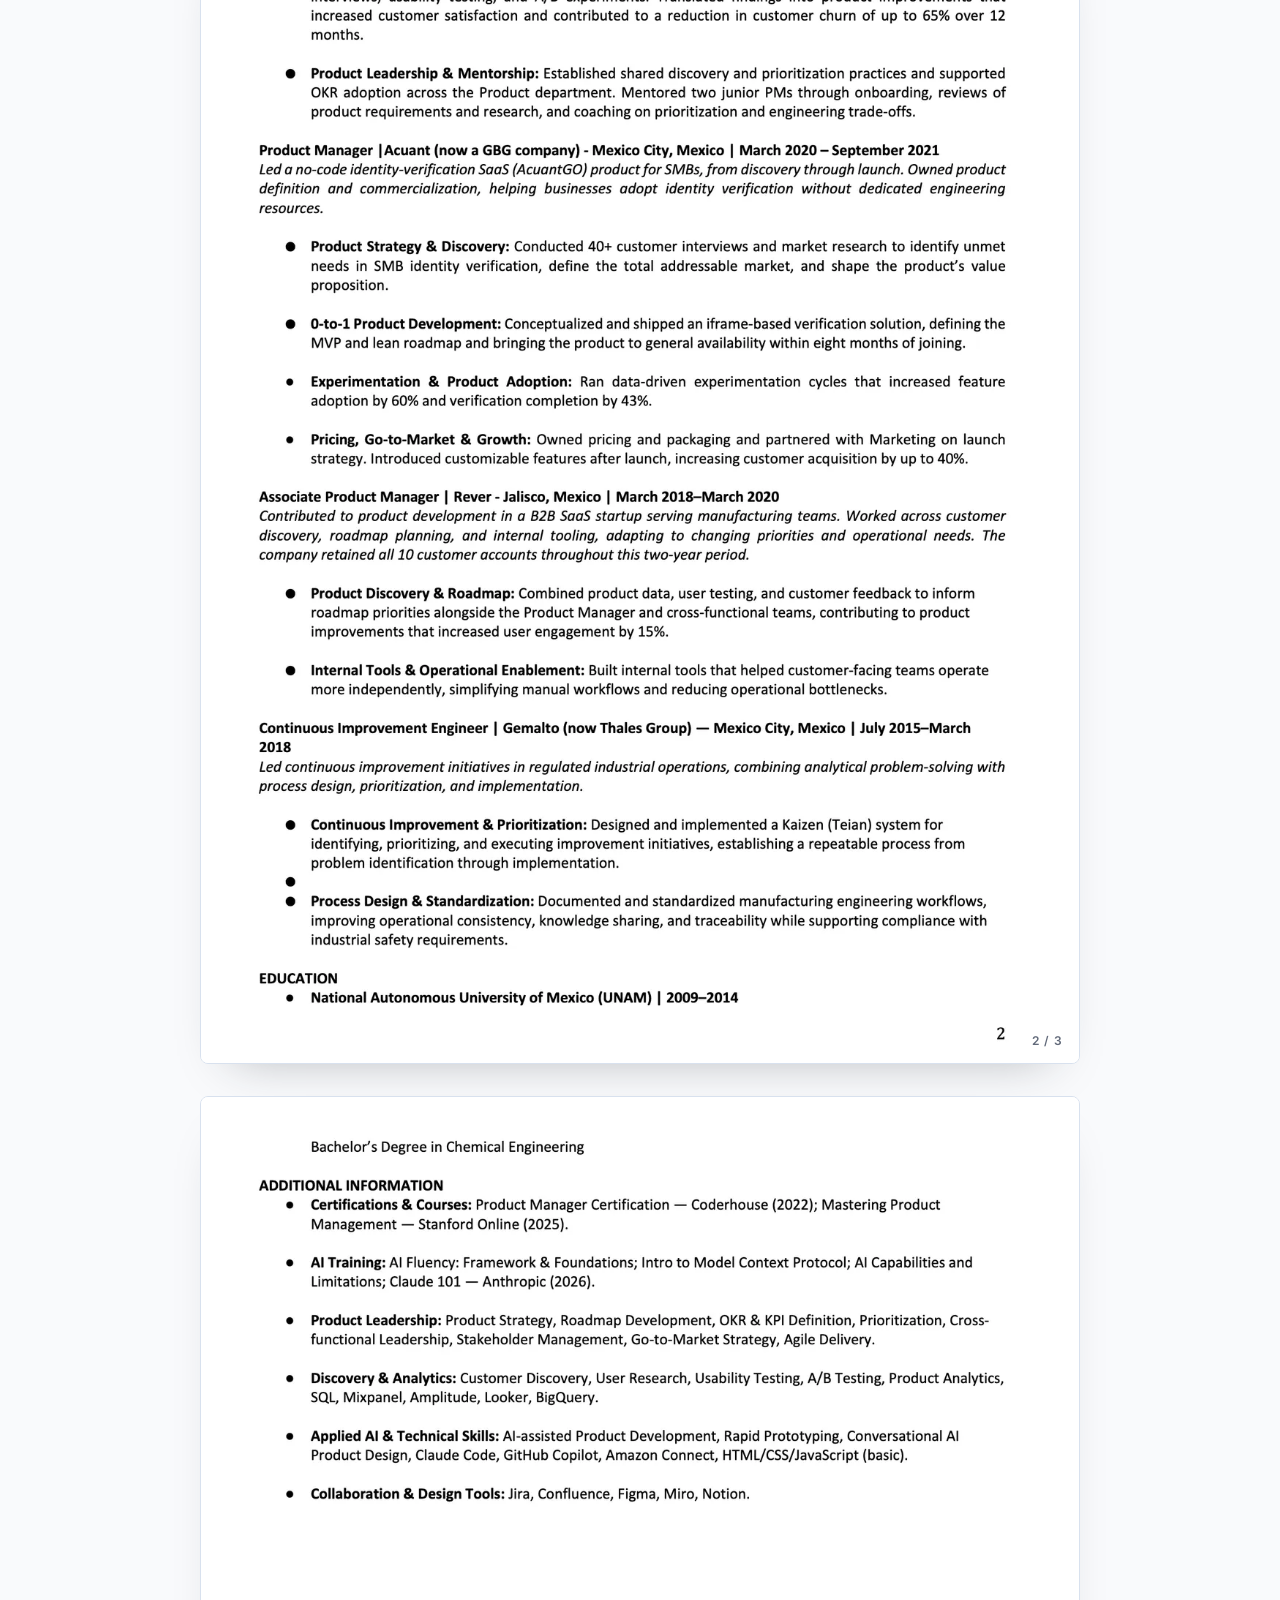
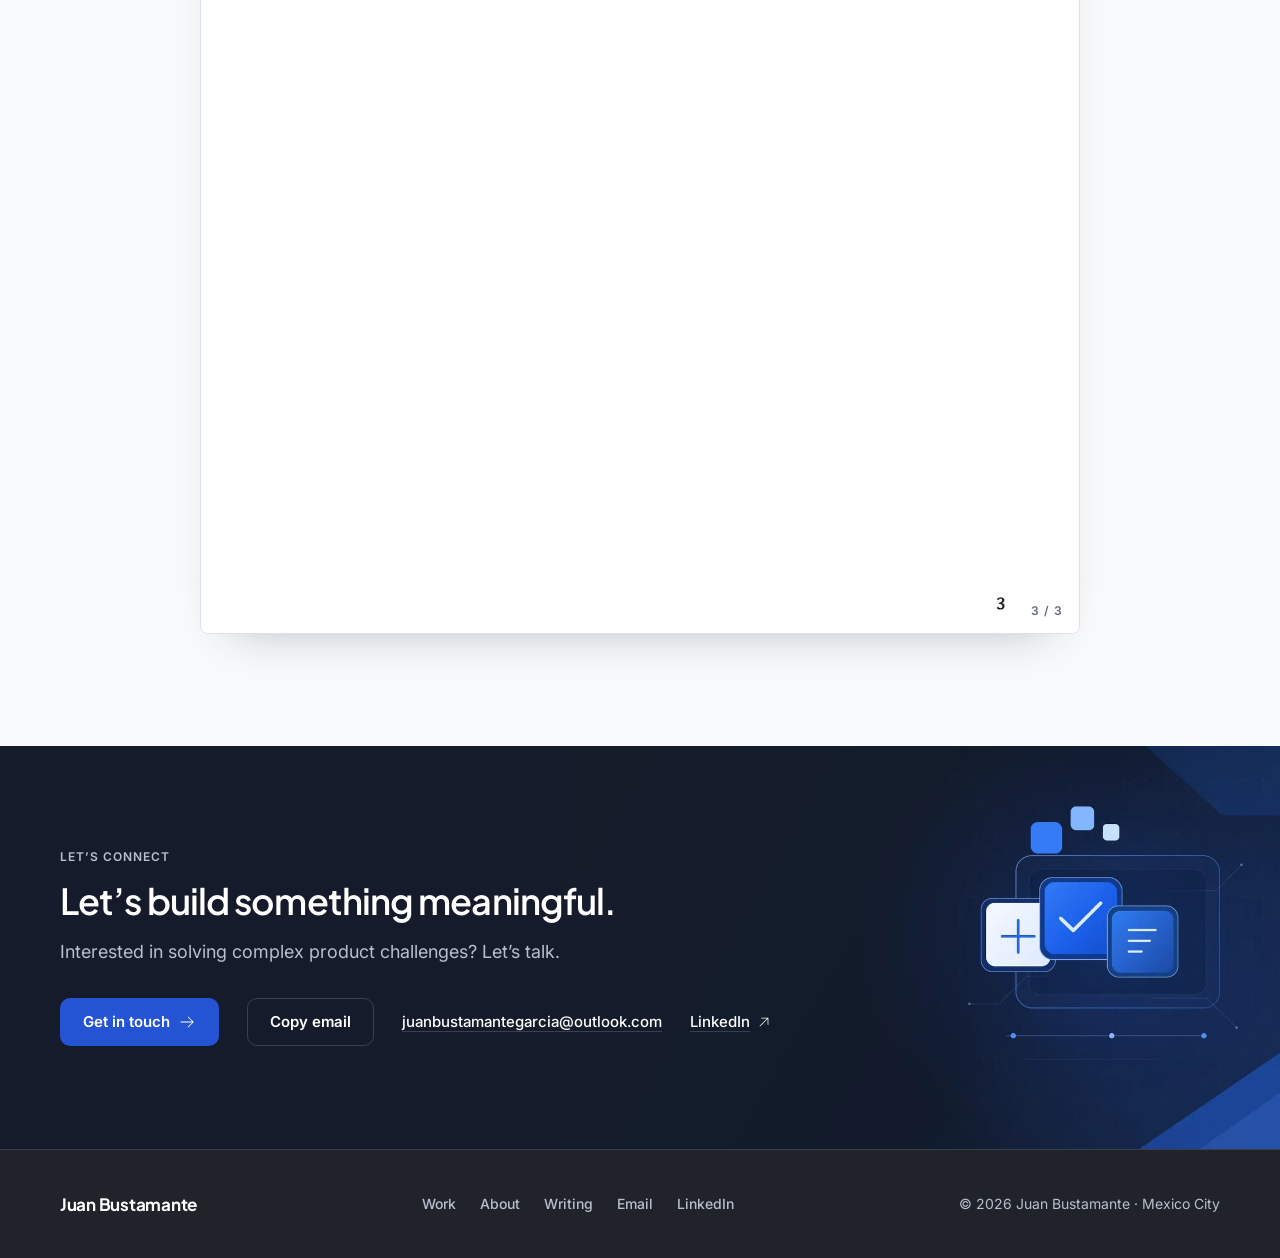
==== commit 136c2a64: "Deploy a0e5fbb" ====
--- a/resume/index.html
+++ b/resume/index.html
@@ -1,6 +1,6 @@
 <!DOCTYPE html><html lang="en"> <head><meta charset="utf-8"><meta name="viewport" content="width=device-width, initial-scale=1"><title>Resume | Juan Bustamante</title><meta name="description" content="Resume of Juan Bustamante, Senior Product Manager."><link rel="canonical" href="https://juanbustamanteg.github.io/resume/"><link rel="icon" type="image/svg+xml" href="/brand/favicon.svg"><link rel="icon" type="image/x-icon" href="/brand/favicon.ico" sizes="any"><link rel="icon" type="image/png" sizes="32x32" href="/brand/favicon_32.png"><link rel="apple-touch-icon" sizes="180x180" href="/brand/apple_touch_icon.png"><meta name="theme-color" content="#f9fafc"><meta property="og:type" content="website"><meta property="og:title" content="Resume | Juan Bustamante"><meta property="og:description" content="Resume of Juan Bustamante, Senior Product Manager."><meta property="og:url" content="https://juanbustamanteg.github.io/resume/"><meta property="og:image" content="https://juanbustamanteg.github.io/assets/backgrounds/og-image.png"><meta property="og:image:width" content="1200"><meta property="og:image:height" content="630"><meta name="twitter:card" content="summary_large_image"><meta name="twitter:title" content="Resume | Juan Bustamante"><meta name="twitter:description" content="Resume of Juan Bustamante, Senior Product Manager."><meta name="twitter:image" content="https://juanbustamanteg.github.io/assets/backgrounds/og-image.png"><link rel="stylesheet" href="/_astro/about.X6buS5P4.css">
 <style>.head[data-astro-cid-ruvg6z4q]{display:flex;flex-direction:column;gap:16px;padding-block:clamp(56px,7vw,88px) 40px}.head[data-astro-cid-ruvg6z4q] .h1[data-astro-cid-ruvg6z4q]{font-size:clamp(34px,3vw + 18px,48px)}.acts[data-astro-cid-ruvg6z4q]{display:flex;flex-wrap:wrap;gap:12px;padding-top:8px}.pages[data-astro-cid-ruvg6z4q]{list-style:none;display:flex;flex-direction:column;align-items:center;gap:32px;margin:0;padding:0}.sheet[data-astro-cid-ruvg6z4q]{position:relative;width:100%;max-width:880px;background:#fff;border:1px solid var(--color-border);border-radius:8px;overflow:hidden;box-shadow:0 24px 48px -32px #20242a59}.sheet[data-astro-cid-ruvg6z4q] img[data-astro-cid-ruvg6z4q]{width:100%;height:auto}.pn[data-astro-cid-ruvg6z4q]{position:absolute;right:16px;bottom:12px}
-</style></head> <body> <a class="sr-only skip" href="#main">Skip to content</a> <header class="hd" style="view-transition-name: site-header" data-astro-cid-3ef6ksr2> <div class="wrap bar" data-astro-cid-3ef6ksr2> <a class="brand" href="/" aria-label="Juan Bustamante, home" data-astro-cid-3ef6ksr2><span class="logo logo-dark" data-astro-cid-tvrurpns> <img class="sym" src="/brand/jb_plataforma_modular.svg" alt="" width="53" height="40" decoding="async" data-astro-cid-tvrurpns> <span class="name" data-astro-cid-tvrurpns>Juan Bustamante</span> </span> </a> <nav class="desk" aria-label="Main" data-astro-cid-3ef6ksr2> <ul data-astro-cid-3ef6ksr2> <li data-astro-cid-3ef6ksr2><a href="/work/" data-astro-cid-3ef6ksr2>Work</a></li><li data-astro-cid-3ef6ksr2><a href="/about/" data-astro-cid-3ef6ksr2>About</a></li><li data-astro-cid-3ef6ksr2><a href="/writing/" data-astro-cid-3ef6ksr2>Writing</a></li><li data-astro-cid-3ef6ksr2><a href="#contact" data-astro-cid-3ef6ksr2>Contact</a></li> <li data-astro-cid-3ef6ksr2><a class="btn btn-secondary" href="/resume/" aria-current="page" data-astro-cid-3ef6ksr2>Resume</a></li> </ul> </nav> <details class="mob" id="mobile-menu" data-astro-cid-3ef6ksr2> <summary aria-label="Open menu" data-astro-cid-3ef6ksr2><span class="bars" aria-hidden="true" data-astro-cid-3ef6ksr2><i data-astro-cid-3ef6ksr2></i><i data-astro-cid-3ef6ksr2></i></span></summary> <nav class="panel" aria-label="Main" data-astro-cid-3ef6ksr2> <a class="item" href="/work/" data-astro-cid-3ef6ksr2>Work<svg width="18" height="18" viewBox="0 0 256 256" fill="currentColor" aria-hidden="true" focusable="false"><path d="M220.24,132.24l-72,72a6,6,0,0,1-8.48-8.48L201.51,134H40a6,6,0,0,1,0-12H201.51L139.76,60.24a6,6,0,0,1,8.48-8.48l72,72A6,6,0,0,1,220.24,132.24Z"/></svg></a><a class="item" href="/about/" data-astro-cid-3ef6ksr2>About<svg width="18" height="18" viewBox="0 0 256 256" fill="currentColor" aria-hidden="true" focusable="false"><path d="M220.24,132.24l-72,72a6,6,0,0,1-8.48-8.48L201.51,134H40a6,6,0,0,1,0-12H201.51L139.76,60.24a6,6,0,0,1,8.48-8.48l72,72A6,6,0,0,1,220.24,132.24Z"/></svg></a><a class="item" href="/writing/" data-astro-cid-3ef6ksr2>Writing<svg width="18" height="18" viewBox="0 0 256 256" fill="currentColor" aria-hidden="true" focusable="false"><path d="M220.24,132.24l-72,72a6,6,0,0,1-8.48-8.48L201.51,134H40a6,6,0,0,1,0-12H201.51L139.76,60.24a6,6,0,0,1,8.48-8.48l72,72A6,6,0,0,1,220.24,132.24Z"/></svg></a><a class="item" href="#contact" data-astro-cid-3ef6ksr2>Contact<svg width="18" height="18" viewBox="0 0 256 256" fill="currentColor" aria-hidden="true" focusable="false"><path d="M220.24,132.24l-72,72a6,6,0,0,1-8.48-8.48L201.51,134H40a6,6,0,0,1,0-12H201.51L139.76,60.24a6,6,0,0,1,8.48-8.48l72,72A6,6,0,0,1,220.24,132.24Z"/></svg></a> <a class="btn btn-secondary cta" href="/resume/" data-astro-cid-3ef6ksr2>Resume</a> </nav> </details> </div> </header> <script type="module">const e=document.getElementById("mobile-menu");if(e){const t=e.querySelector("summary");document.addEventListener("keydown",n=>{n.key==="Escape"&&e.open&&(e.open=!1,t?.focus())}),e.querySelectorAll("a").forEach(n=>n.addEventListener("click",()=>{e.open=!1})),e.addEventListener("toggle",()=>t?.setAttribute("aria-label",e.open?"Close menu":"Open menu"))}</script>  <main id="main"> <section class="wrap head" data-astro-cid-ruvg6z4q> <p class="eyebrow" data-astro-cid-ruvg6z4q>Resume</p> <h1 class="h1" data-astro-cid-ruvg6z4q>Juan Bustamante</h1> <div class="acts" data-astro-cid-ruvg6z4q> <a class="btn btn-primary" href="/Juan-Bustamante-Resume.pdf" download data-astro-cid-ruvg6z4q>Download PDF <svg width="18" height="18" viewBox="0 0 256 256" fill="currentColor" aria-hidden="true" focusable="false"><path d="M222,144v64a6,6,0,0,1-6,6H40a6,6,0,0,1-6-6V144a6,6,0,0,1,12,0v58H210V144a6,6,0,0,1,12,0Zm-98.24,4.24a6,6,0,0,0,8.48,0l40-40a6,6,0,0,0-8.48-8.48L134,129.51V32a6,6,0,0,0-12,0v97.51L92.24,99.76a6,6,0,0,0-8.48,8.48Z"/></svg></a> <a class="btn btn-secondary" href="#contact" data-astro-cid-ruvg6z4q>Get in touch</a> </div> </section> <section class="wrap" aria-label="Resume pages" data-astro-cid-ruvg6z4q> <ol class="pages" data-astro-cid-ruvg6z4q> <li class="sheet" data-astro-cid-ruvg6z4q> <img src="/_astro/resume-p1.LF4EFxug_1rRw0y.webp" srcset="/_astro/resume-p1.LF4EFxug_Z1qOt1B.webp 800w, /_astro/resume-p1.LF4EFxug_ZkICMa.webp 1200w, /_astro/resume-p1.LF4EFxug_1rRw0y.webp 1700w" alt="Resume, page 1 of 3. The full text is in the downloadable PDF." sizes="(max-width: 960px) 100vw, 880px" loading="eager" decoding="async" data-astro-cid-ruvg6z4q="true" fetchpriority="auto" width="1700" height="2200"> <span class="pn label" aria-hidden="true" data-astro-cid-ruvg6z4q>1 / 3</span> </li><li class="sheet" data-astro-cid-ruvg6z4q> <img src="/_astro/resume-p2.CJCw0gxY_1dvqBw.webp" srcset="/_astro/resume-p2.CJCw0gxY_1kNUj6.webp 800w, /_astro/resume-p2.CJCw0gxY_Zz5Ibc.webp 1200w, /_astro/resume-p2.CJCw0gxY_1dvqBw.webp 1700w" alt="Resume, page 2 of 3. The full text is in the downloadable PDF." sizes="(max-width: 960px) 100vw, 880px" loading="lazy" decoding="async" data-astro-cid-ruvg6z4q="true" fetchpriority="auto" width="1700" height="2200"> <span class="pn label" aria-hidden="true" data-astro-cid-ruvg6z4q>2 / 3</span> </li><li class="sheet" data-astro-cid-ruvg6z4q> <img src="/_astro/resume-p3.DnD3W5XH_r1vdJ.webp" srcset="/_astro/resume-p3.DnD3W5XH_ZXN0DD.webp 800w, /_astro/resume-p3.DnD3W5XH_Z1lzDyY.webp 1200w, /_astro/resume-p3.DnD3W5XH_r1vdJ.webp 1700w" alt="Resume, page 3 of 3. The full text is in the downloadable PDF." sizes="(max-width: 960px) 100vw, 880px" loading="lazy" decoding="async" data-astro-cid-ruvg6z4q="true" fetchpriority="auto" width="1700" height="2200"> <span class="pn label" aria-hidden="true" data-astro-cid-ruvg6z4q>3 / 3</span> </li> </ol> </section> <section id="contact" class="contact" aria-labelledby="contact-h" data-astro-cid-xmivup5a> <span class="bg" aria-hidden="true" data-astro-cid-xmivup5a><img src="/_astro/VIS11.BCSpYy_R_oPpw8.webp" width="1280" height="720" alt="" loading="lazy" decoding="async" data-astro-cid-xmivup5a></span> <div class="wrap inner" data-astro-cid-xmivup5a> <p class="eyebrow" data-astro-cid-xmivup5a>Let’s connect</p> <h2 id="contact-h" class="h2" data-astro-cid-xmivup5a>Let’s build something meaningful.</h2> <p class="lead" data-astro-cid-xmivup5a>Interested in solving complex product challenges? Let’s talk.</p> <div class="acts" data-astro-cid-xmivup5a> <a class="btn btn-primary" href="mailto:juanbustamantegarcia@outlook.com" data-astro-cid-xmivup5a>Get in touch <svg width="18" height="18" viewBox="0 0 256 256" fill="currentColor" aria-hidden="true" focusable="false"><path d="M220.24,132.24l-72,72a6,6,0,0,1-8.48-8.48L201.51,134H40a6,6,0,0,1,0-12H201.51L139.76,60.24a6,6,0,0,1,8.48-8.48l72,72A6,6,0,0,1,220.24,132.24Z"/></svg></a> <button type="button" class="btn copy" data-copy="juanbustamantegarcia@outlook.com" data-astro-cid-xmivup5a>Copy email</button> <a class="plain" href="mailto:juanbustamantegarcia@outlook.com" data-astro-cid-xmivup5a>juanbustamantegarcia@outlook.com</a> <a class="plain" href="https://www.linkedin.com/in/productmanagerjuan/" rel="noopener" data-astro-cid-xmivup5a>LinkedIn <svg width="16" height="16" viewBox="0 0 256 256" fill="currentColor" aria-hidden="true" focusable="false"><path d="M198,64V168a6,6,0,0,1-12,0V78.48L68.24,196.24a6,6,0,0,1-8.48-8.48L177.52,70H88a6,6,0,0,1,0-12H192A6,6,0,0,1,198,64Z"/></svg></a> </div> <p class="sr-only" role="status" aria-live="polite" id="copy-status" data-astro-cid-xmivup5a></p> </div> </section> <script type="module">document.querySelectorAll("button[data-copy]").forEach(t=>{t.addEventListener("click",async()=>{const e=document.getElementById("copy-status");try{await navigator.clipboard.writeText(t.dataset.copy??""),t.textContent="Copied",e&&(e.textContent="Email address copied"),setTimeout(()=>{t.textContent="Copy email",e&&(e.textContent="")},2e3)}catch{window.location.href=`mailto:${t.dataset.copy}`}})});</script>  </main> <footer class="ft" data-astro-cid-sz7xmlte> <div class="wrap row" data-astro-cid-sz7xmlte> <a href="/" aria-label="Juan Bustamante, home" data-astro-cid-sz7xmlte><span class="logo logo-light" data-astro-cid-tvrurpns>  <span class="name" data-astro-cid-tvrurpns>Juan Bustamante</span> </span> </a> <nav aria-label="Footer" class="links" data-astro-cid-sz7xmlte> <a href="/work/" data-astro-cid-sz7xmlte>Work</a><a href="/about/" data-astro-cid-sz7xmlte>About</a><a href="/writing/" data-astro-cid-sz7xmlte>Writing</a> <a href="mailto:juanbustamantegarcia@outlook.com" data-astro-cid-sz7xmlte>Email</a><a href="https://www.linkedin.com/in/productmanagerjuan/" rel="noopener" data-astro-cid-sz7xmlte>LinkedIn</a> </nav> <span class="copy" data-astro-cid-sz7xmlte>© 2026 Juan Bustamante · Mexico City</span> </div> </footer>  <script>
+</style></head> <body> <a class="sr-only skip" href="#main">Skip to content</a> <header class="hd" style="view-transition-name: site-header" data-astro-cid-3ef6ksr2> <div class="wrap bar" data-astro-cid-3ef6ksr2> <a class="brand" href="/" aria-label="Juan Bustamante, home" data-astro-cid-3ef6ksr2><span class="logo logo-dark" data-astro-cid-tvrurpns> <img class="sym" src="/brand/jb_plataforma_modular.svg" alt="" width="53" height="40" decoding="async" data-astro-cid-tvrurpns> <span class="name" data-astro-cid-tvrurpns>Juan Bustamante</span> </span> </a> <nav class="desk" aria-label="Main" data-astro-cid-3ef6ksr2> <ul data-astro-cid-3ef6ksr2> <li data-astro-cid-3ef6ksr2><a href="/work/" data-astro-cid-3ef6ksr2>Work</a></li><li data-astro-cid-3ef6ksr2><a href="/about/" data-astro-cid-3ef6ksr2>About</a></li><li data-astro-cid-3ef6ksr2><a href="/writing/" data-astro-cid-3ef6ksr2>Writing</a></li><li data-astro-cid-3ef6ksr2><a href="#contact" data-astro-cid-3ef6ksr2>Contact</a></li> <li data-astro-cid-3ef6ksr2><a class="btn btn-secondary" href="/resume/" aria-current="page" data-astro-cid-3ef6ksr2>Resume</a></li> </ul> </nav> <details class="mob" id="mobile-menu" data-astro-cid-3ef6ksr2> <summary aria-label="Open menu" data-astro-cid-3ef6ksr2><span class="bars" aria-hidden="true" data-astro-cid-3ef6ksr2><i data-astro-cid-3ef6ksr2></i><i data-astro-cid-3ef6ksr2></i></span></summary> <nav class="panel" aria-label="Main" data-astro-cid-3ef6ksr2> <a class="item" href="/work/" data-astro-cid-3ef6ksr2>Work<svg width="18" height="18" viewBox="0 0 256 256" fill="currentColor" aria-hidden="true" focusable="false"><path d="M220.24,132.24l-72,72a6,6,0,0,1-8.48-8.48L201.51,134H40a6,6,0,0,1,0-12H201.51L139.76,60.24a6,6,0,0,1,8.48-8.48l72,72A6,6,0,0,1,220.24,132.24Z"/></svg></a><a class="item" href="/about/" data-astro-cid-3ef6ksr2>About<svg width="18" height="18" viewBox="0 0 256 256" fill="currentColor" aria-hidden="true" focusable="false"><path d="M220.24,132.24l-72,72a6,6,0,0,1-8.48-8.48L201.51,134H40a6,6,0,0,1,0-12H201.51L139.76,60.24a6,6,0,0,1,8.48-8.48l72,72A6,6,0,0,1,220.24,132.24Z"/></svg></a><a class="item" href="/writing/" data-astro-cid-3ef6ksr2>Writing<svg width="18" height="18" viewBox="0 0 256 256" fill="currentColor" aria-hidden="true" focusable="false"><path d="M220.24,132.24l-72,72a6,6,0,0,1-8.48-8.48L201.51,134H40a6,6,0,0,1,0-12H201.51L139.76,60.24a6,6,0,0,1,8.48-8.48l72,72A6,6,0,0,1,220.24,132.24Z"/></svg></a><a class="item" href="#contact" data-astro-cid-3ef6ksr2>Contact<svg width="18" height="18" viewBox="0 0 256 256" fill="currentColor" aria-hidden="true" focusable="false"><path d="M220.24,132.24l-72,72a6,6,0,0,1-8.48-8.48L201.51,134H40a6,6,0,0,1,0-12H201.51L139.76,60.24a6,6,0,0,1,8.48-8.48l72,72A6,6,0,0,1,220.24,132.24Z"/></svg></a> <a class="btn btn-secondary cta" href="/resume/" data-astro-cid-3ef6ksr2>Resume</a> </nav> </details> </div> </header> <script type="module">const e=document.getElementById("mobile-menu");if(e){const t=e.querySelector("summary");document.addEventListener("keydown",n=>{n.key==="Escape"&&e.open&&(e.open=!1,t?.focus())}),e.querySelectorAll("a").forEach(n=>n.addEventListener("click",()=>{e.open=!1})),e.addEventListener("toggle",()=>t?.setAttribute("aria-label",e.open?"Close menu":"Open menu"))}</script>  <main id="main"> <section class="wrap head" data-astro-cid-ruvg6z4q> <p class="eyebrow" data-astro-cid-ruvg6z4q>Resume</p> <h1 class="h1" data-astro-cid-ruvg6z4q>Juan Bustamante</h1> <div class="acts" data-astro-cid-ruvg6z4q> <a class="btn btn-primary" href="/Juan-Bustamante-Resume.pdf" download data-astro-cid-ruvg6z4q>Download PDF <svg width="18" height="18" viewBox="0 0 256 256" fill="currentColor" aria-hidden="true" focusable="false"><path d="M222,144v64a6,6,0,0,1-6,6H40a6,6,0,0,1-6-6V144a6,6,0,0,1,12,0v58H210V144a6,6,0,0,1,12,0Zm-98.24,4.24a6,6,0,0,0,8.48,0l40-40a6,6,0,0,0-8.48-8.48L134,129.51V32a6,6,0,0,0-12,0v97.51L92.24,99.76a6,6,0,0,0-8.48,8.48Z"/></svg></a> <a class="btn btn-secondary" href="#contact" data-astro-cid-ruvg6z4q>Get in touch</a> </div> </section> <section class="wrap" aria-label="Resume pages" data-astro-cid-ruvg6z4q> <ol class="pages" data-astro-cid-ruvg6z4q> <li class="sheet" data-astro-cid-ruvg6z4q> <img src="/_astro/resume-p1._h8cZ2BO_Z2iPyAS.webp" srcset="/_astro/resume-p1._h8cZ2BO_IPXnF.webp 800w, /_astro/resume-p1._h8cZ2BO_XJppk.webp 1200w, /_astro/resume-p1._h8cZ2BO_Z2iPyAS.webp 1700w" alt="Resume, page 1 of 3. The full text is in the downloadable PDF." sizes="(max-width: 960px) 100vw, 880px" loading="eager" decoding="async" data-astro-cid-ruvg6z4q="true" fetchpriority="auto" width="1700" height="2200"> <span class="pn label" aria-hidden="true" data-astro-cid-ruvg6z4q>1 / 3</span> </li><li class="sheet" data-astro-cid-ruvg6z4q> <img src="/_astro/resume-p2.D1P53ErK_2f0SVy.webp" srcset="/_astro/resume-p2.D1P53ErK_2bQQJv.webp 800w, /_astro/resume-p2.D1P53ErK_roJ8P.webp 1200w, /_astro/resume-p2.D1P53ErK_2f0SVy.webp 1700w" alt="Resume, page 2 of 3. The full text is in the downloadable PDF." sizes="(max-width: 960px) 100vw, 880px" loading="lazy" decoding="async" data-astro-cid-ruvg6z4q="true" fetchpriority="auto" width="1700" height="2200"> <span class="pn label" aria-hidden="true" data-astro-cid-ruvg6z4q>2 / 3</span> </li><li class="sheet" data-astro-cid-ruvg6z4q> <img src="/_astro/resume-p3.Bq2JCady_ZDljf8.webp" srcset="/_astro/resume-p3.Bq2JCady_Z2u08Lc.webp 800w, /_astro/resume-p3.Bq2JCady_Z2qWt2Q.webp 1200w, /_astro/resume-p3.Bq2JCady_ZDljf8.webp 1700w" alt="Resume, page 3 of 3. The full text is in the downloadable PDF." sizes="(max-width: 960px) 100vw, 880px" loading="lazy" decoding="async" data-astro-cid-ruvg6z4q="true" fetchpriority="auto" width="1700" height="2200"> <span class="pn label" aria-hidden="true" data-astro-cid-ruvg6z4q>3 / 3</span> </li> </ol> </section> <section id="contact" class="contact" aria-labelledby="contact-h" data-astro-cid-xmivup5a> <span class="bg" aria-hidden="true" data-astro-cid-xmivup5a><img src="/_astro/VIS11.BCSpYy_R_oPpw8.webp" width="1280" height="720" alt="" loading="lazy" decoding="async" data-astro-cid-xmivup5a></span> <div class="wrap inner" data-astro-cid-xmivup5a> <p class="eyebrow" data-astro-cid-xmivup5a>Let’s connect</p> <h2 id="contact-h" class="h2" data-astro-cid-xmivup5a>Let’s build something meaningful.</h2> <p class="lead" data-astro-cid-xmivup5a>Interested in solving complex product challenges? Let’s talk.</p> <div class="acts" data-astro-cid-xmivup5a> <a class="btn btn-primary" href="mailto:juanbustamantegarcia@outlook.com" data-astro-cid-xmivup5a>Get in touch <svg width="18" height="18" viewBox="0 0 256 256" fill="currentColor" aria-hidden="true" focusable="false"><path d="M220.24,132.24l-72,72a6,6,0,0,1-8.48-8.48L201.51,134H40a6,6,0,0,1,0-12H201.51L139.76,60.24a6,6,0,0,1,8.48-8.48l72,72A6,6,0,0,1,220.24,132.24Z"/></svg></a> <button type="button" class="btn copy" data-copy="juanbustamantegarcia@outlook.com" data-astro-cid-xmivup5a>Copy email</button> <a class="plain" href="mailto:juanbustamantegarcia@outlook.com" data-astro-cid-xmivup5a>juanbustamantegarcia@outlook.com</a> <a class="plain" href="https://www.linkedin.com/in/productmanagerjuan/" rel="noopener" data-astro-cid-xmivup5a>LinkedIn <svg width="16" height="16" viewBox="0 0 256 256" fill="currentColor" aria-hidden="true" focusable="false"><path d="M198,64V168a6,6,0,0,1-12,0V78.48L68.24,196.24a6,6,0,0,1-8.48-8.48L177.52,70H88a6,6,0,0,1,0-12H192A6,6,0,0,1,198,64Z"/></svg></a> </div> <p class="sr-only" role="status" aria-live="polite" id="copy-status" data-astro-cid-xmivup5a></p> </div> </section> <script type="module">document.querySelectorAll("button[data-copy]").forEach(t=>{t.addEventListener("click",async()=>{const e=document.getElementById("copy-status");try{await navigator.clipboard.writeText(t.dataset.copy??""),t.textContent="Copied",e&&(e.textContent="Email address copied"),setTimeout(()=>{t.textContent="Copy email",e&&(e.textContent="")},2e3)}catch{window.location.href=`mailto:${t.dataset.copy}`}})});</script>  </main> <footer class="ft" data-astro-cid-sz7xmlte> <div class="wrap row" data-astro-cid-sz7xmlte> <a href="/" aria-label="Juan Bustamante, home" data-astro-cid-sz7xmlte><span class="logo logo-light" data-astro-cid-tvrurpns>  <span class="name" data-astro-cid-tvrurpns>Juan Bustamante</span> </span> </a> <nav aria-label="Footer" class="links" data-astro-cid-sz7xmlte> <a href="/work/" data-astro-cid-sz7xmlte>Work</a><a href="/about/" data-astro-cid-sz7xmlte>About</a><a href="/writing/" data-astro-cid-sz7xmlte>Writing</a> <a href="mailto:juanbustamantegarcia@outlook.com" data-astro-cid-sz7xmlte>Email</a><a href="https://www.linkedin.com/in/productmanagerjuan/" rel="noopener" data-astro-cid-sz7xmlte>LinkedIn</a> </nav> <span class="copy" data-astro-cid-sz7xmlte>© 2026 Juan Bustamante · Mexico City</span> </div> </footer>  <script>
       // Movimiento en todo el sitio (mismo sistema que la UX de Elementum, discreto, 240–700 ms):
       // 1) entrada al hacer scroll de encabezados, bloques y listas (cascada corta, tope 6 x 60 ms);
       // 2) imágenes con acercamiento suave; 3) cifras que cuentan hasta su valor; 4) red de seguridad
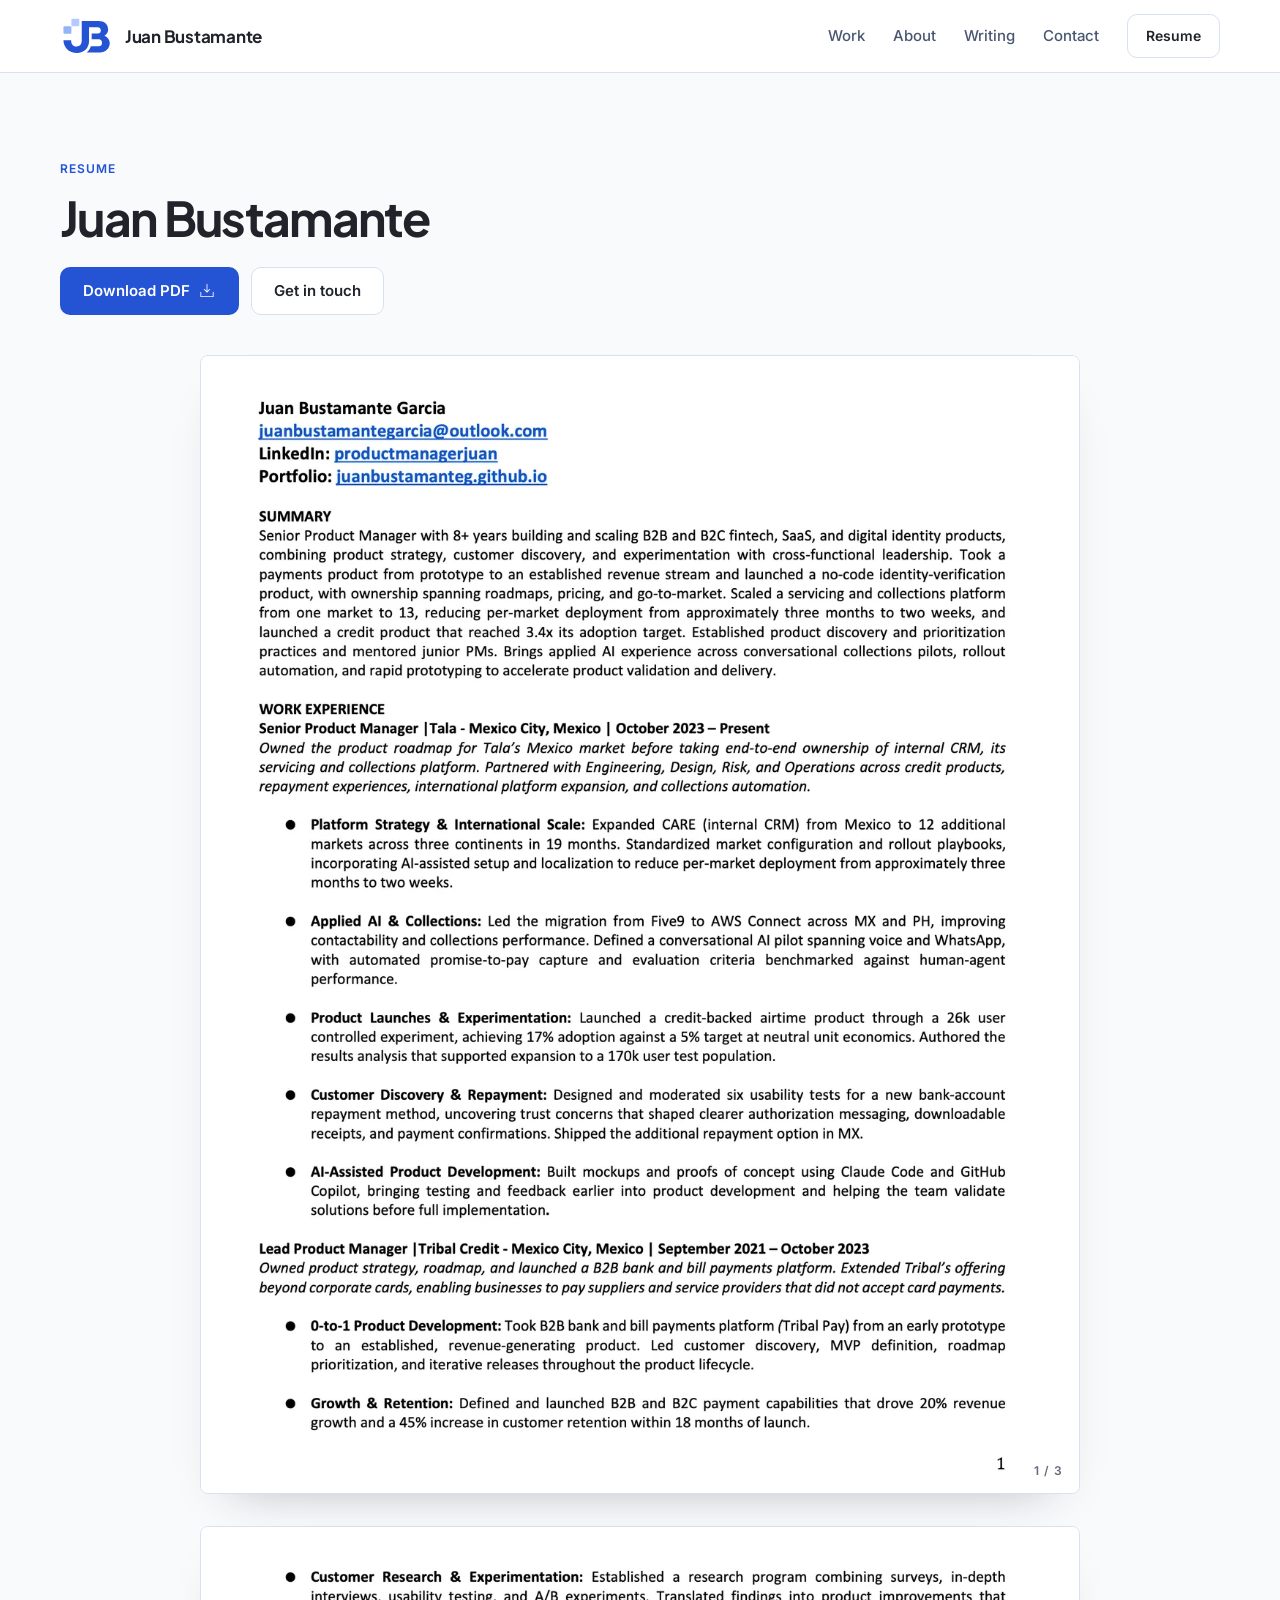
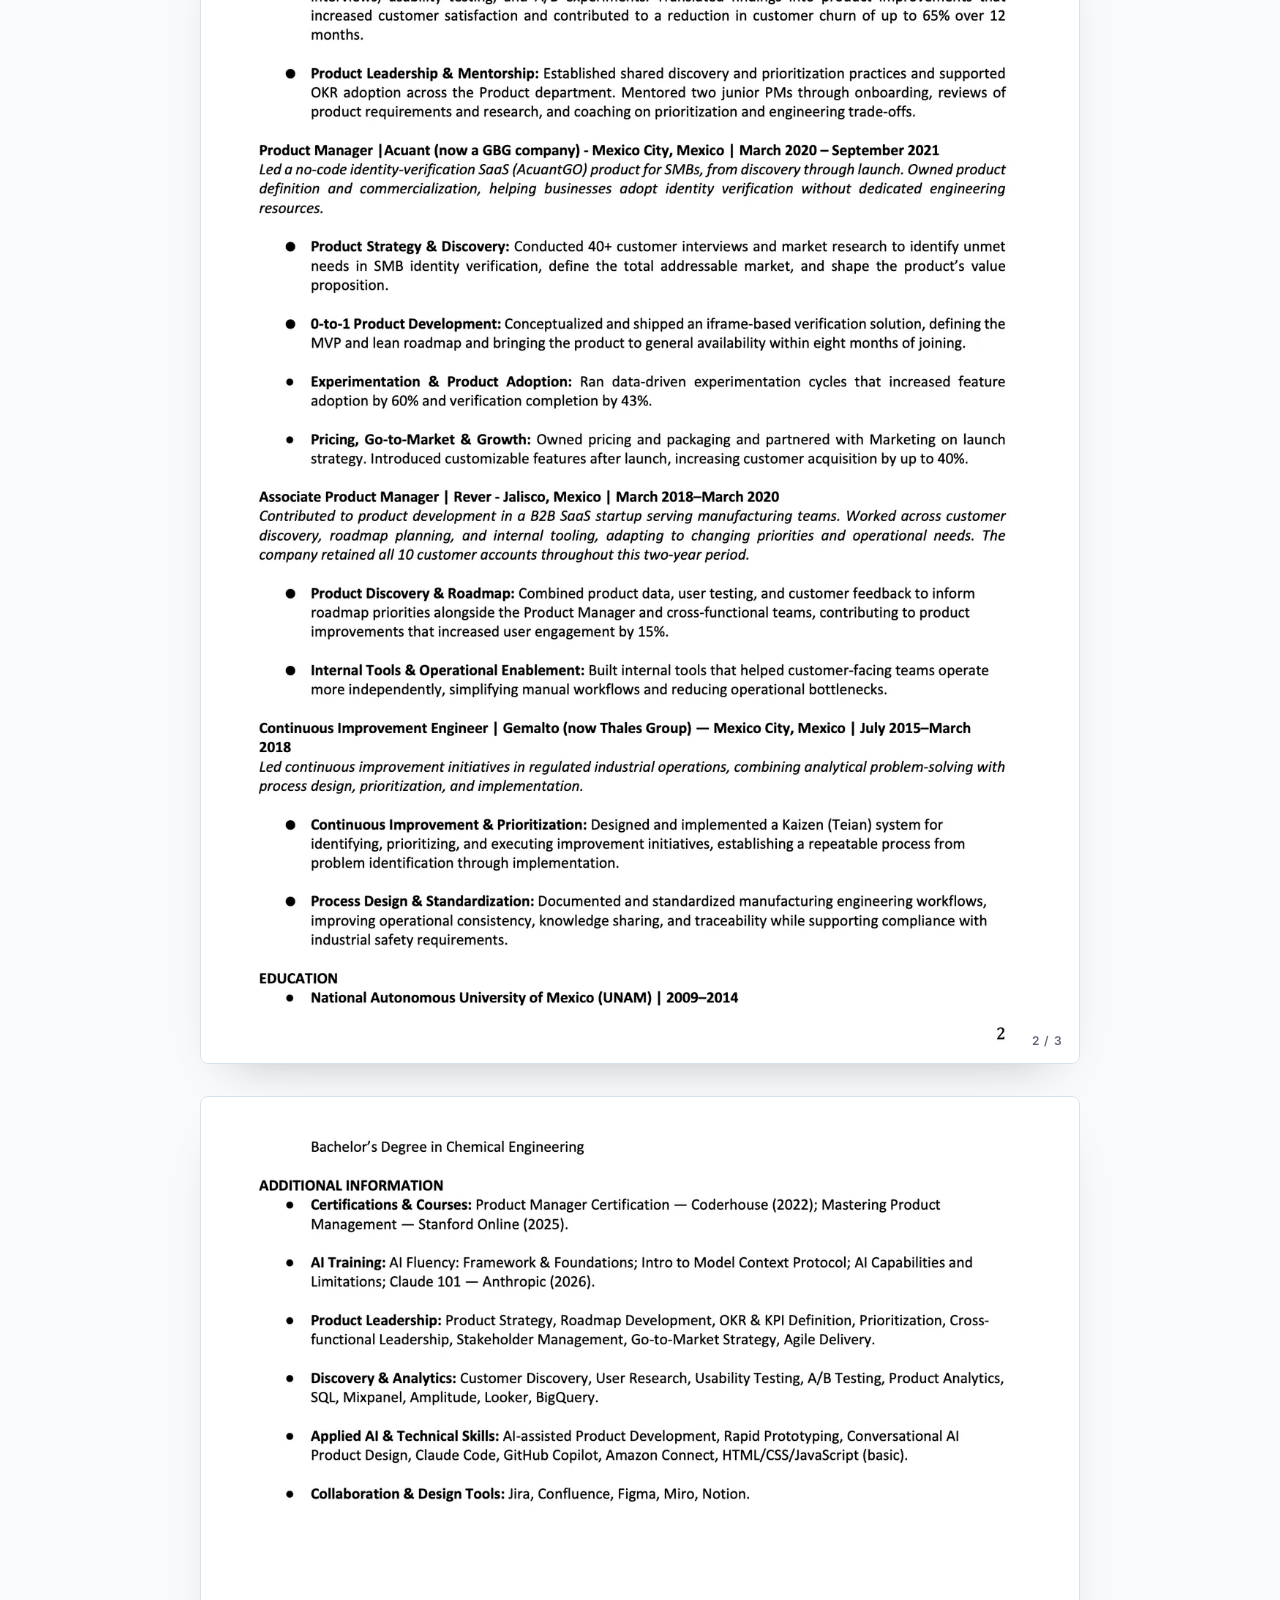
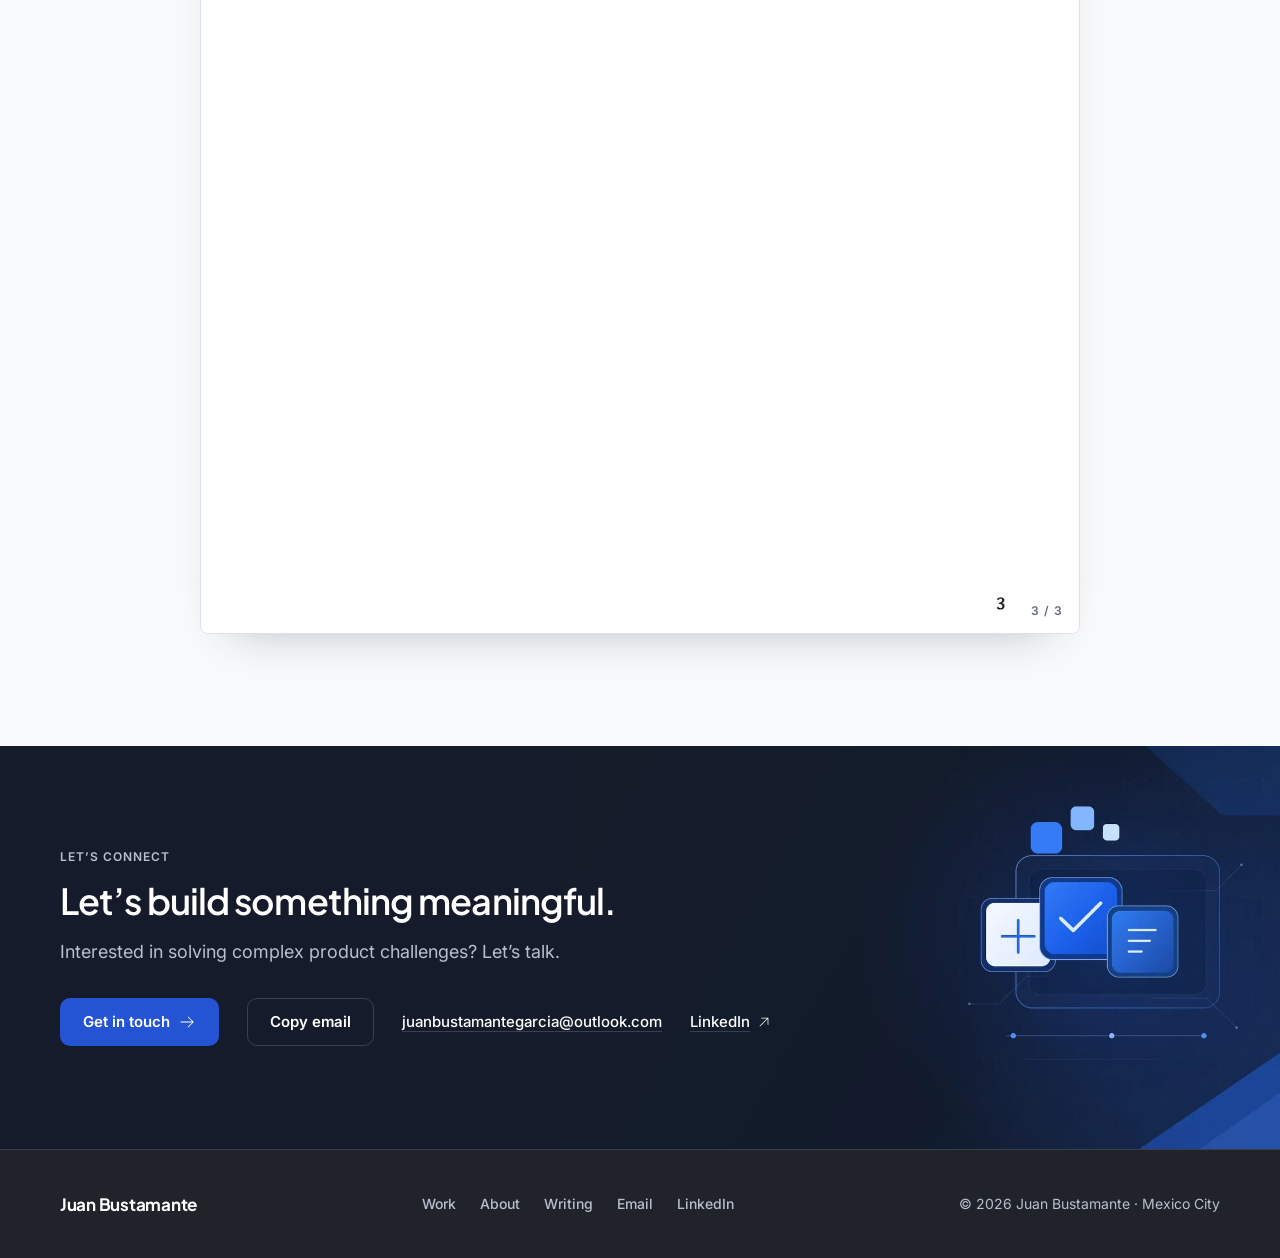
==== commit ea6d6272: "Deploy 035b823" ====
--- a/resume/index.html
+++ b/resume/index.html
@@ -1,6 +1,6 @@
 <!DOCTYPE html><html lang="en"> <head><meta charset="utf-8"><meta name="viewport" content="width=device-width, initial-scale=1"><title>Resume | Juan Bustamante</title><meta name="description" content="Resume of Juan Bustamante, Senior Product Manager."><link rel="canonical" href="https://juanbustamanteg.github.io/resume/"><link rel="icon" type="image/svg+xml" href="/brand/favicon.svg"><link rel="icon" type="image/x-icon" href="/brand/favicon.ico" sizes="any"><link rel="icon" type="image/png" sizes="32x32" href="/brand/favicon_32.png"><link rel="apple-touch-icon" sizes="180x180" href="/brand/apple_touch_icon.png"><meta name="theme-color" content="#f9fafc"><meta property="og:type" content="website"><meta property="og:title" content="Resume | Juan Bustamante"><meta property="og:description" content="Resume of Juan Bustamante, Senior Product Manager."><meta property="og:url" content="https://juanbustamanteg.github.io/resume/"><meta property="og:image" content="https://juanbustamanteg.github.io/assets/backgrounds/og-image.png"><meta property="og:image:width" content="1200"><meta property="og:image:height" content="630"><meta name="twitter:card" content="summary_large_image"><meta name="twitter:title" content="Resume | Juan Bustamante"><meta name="twitter:description" content="Resume of Juan Bustamante, Senior Product Manager."><meta name="twitter:image" content="https://juanbustamanteg.github.io/assets/backgrounds/og-image.png"><link rel="stylesheet" href="/_astro/about.X6buS5P4.css">
 <style>.head[data-astro-cid-ruvg6z4q]{display:flex;flex-direction:column;gap:16px;padding-block:clamp(56px,7vw,88px) 40px}.head[data-astro-cid-ruvg6z4q] .h1[data-astro-cid-ruvg6z4q]{font-size:clamp(34px,3vw + 18px,48px)}.acts[data-astro-cid-ruvg6z4q]{display:flex;flex-wrap:wrap;gap:12px;padding-top:8px}.pages[data-astro-cid-ruvg6z4q]{list-style:none;display:flex;flex-direction:column;align-items:center;gap:32px;margin:0;padding:0}.sheet[data-astro-cid-ruvg6z4q]{position:relative;width:100%;max-width:880px;background:#fff;border:1px solid var(--color-border);border-radius:8px;overflow:hidden;box-shadow:0 24px 48px -32px #20242a59}.sheet[data-astro-cid-ruvg6z4q] img[data-astro-cid-ruvg6z4q]{width:100%;height:auto}.pn[data-astro-cid-ruvg6z4q]{position:absolute;right:16px;bottom:12px}
-</style></head> <body> <a class="sr-only skip" href="#main">Skip to content</a> <header class="hd" style="view-transition-name: site-header" data-astro-cid-3ef6ksr2> <div class="wrap bar" data-astro-cid-3ef6ksr2> <a class="brand" href="/" aria-label="Juan Bustamante, home" data-astro-cid-3ef6ksr2><span class="logo logo-dark" data-astro-cid-tvrurpns> <img class="sym" src="/brand/jb_plataforma_modular.svg" alt="" width="53" height="40" decoding="async" data-astro-cid-tvrurpns> <span class="name" data-astro-cid-tvrurpns>Juan Bustamante</span> </span> </a> <nav class="desk" aria-label="Main" data-astro-cid-3ef6ksr2> <ul data-astro-cid-3ef6ksr2> <li data-astro-cid-3ef6ksr2><a href="/work/" data-astro-cid-3ef6ksr2>Work</a></li><li data-astro-cid-3ef6ksr2><a href="/about/" data-astro-cid-3ef6ksr2>About</a></li><li data-astro-cid-3ef6ksr2><a href="/writing/" data-astro-cid-3ef6ksr2>Writing</a></li><li data-astro-cid-3ef6ksr2><a href="#contact" data-astro-cid-3ef6ksr2>Contact</a></li> <li data-astro-cid-3ef6ksr2><a class="btn btn-secondary" href="/resume/" aria-current="page" data-astro-cid-3ef6ksr2>Resume</a></li> </ul> </nav> <details class="mob" id="mobile-menu" data-astro-cid-3ef6ksr2> <summary aria-label="Open menu" data-astro-cid-3ef6ksr2><span class="bars" aria-hidden="true" data-astro-cid-3ef6ksr2><i data-astro-cid-3ef6ksr2></i><i data-astro-cid-3ef6ksr2></i></span></summary> <nav class="panel" aria-label="Main" data-astro-cid-3ef6ksr2> <a class="item" href="/work/" data-astro-cid-3ef6ksr2>Work<svg width="18" height="18" viewBox="0 0 256 256" fill="currentColor" aria-hidden="true" focusable="false"><path d="M220.24,132.24l-72,72a6,6,0,0,1-8.48-8.48L201.51,134H40a6,6,0,0,1,0-12H201.51L139.76,60.24a6,6,0,0,1,8.48-8.48l72,72A6,6,0,0,1,220.24,132.24Z"/></svg></a><a class="item" href="/about/" data-astro-cid-3ef6ksr2>About<svg width="18" height="18" viewBox="0 0 256 256" fill="currentColor" aria-hidden="true" focusable="false"><path d="M220.24,132.24l-72,72a6,6,0,0,1-8.48-8.48L201.51,134H40a6,6,0,0,1,0-12H201.51L139.76,60.24a6,6,0,0,1,8.48-8.48l72,72A6,6,0,0,1,220.24,132.24Z"/></svg></a><a class="item" href="/writing/" data-astro-cid-3ef6ksr2>Writing<svg width="18" height="18" viewBox="0 0 256 256" fill="currentColor" aria-hidden="true" focusable="false"><path d="M220.24,132.24l-72,72a6,6,0,0,1-8.48-8.48L201.51,134H40a6,6,0,0,1,0-12H201.51L139.76,60.24a6,6,0,0,1,8.48-8.48l72,72A6,6,0,0,1,220.24,132.24Z"/></svg></a><a class="item" href="#contact" data-astro-cid-3ef6ksr2>Contact<svg width="18" height="18" viewBox="0 0 256 256" fill="currentColor" aria-hidden="true" focusable="false"><path d="M220.24,132.24l-72,72a6,6,0,0,1-8.48-8.48L201.51,134H40a6,6,0,0,1,0-12H201.51L139.76,60.24a6,6,0,0,1,8.48-8.48l72,72A6,6,0,0,1,220.24,132.24Z"/></svg></a> <a class="btn btn-secondary cta" href="/resume/" data-astro-cid-3ef6ksr2>Resume</a> </nav> </details> </div> </header> <script type="module">const e=document.getElementById("mobile-menu");if(e){const t=e.querySelector("summary");document.addEventListener("keydown",n=>{n.key==="Escape"&&e.open&&(e.open=!1,t?.focus())}),e.querySelectorAll("a").forEach(n=>n.addEventListener("click",()=>{e.open=!1})),e.addEventListener("toggle",()=>t?.setAttribute("aria-label",e.open?"Close menu":"Open menu"))}</script>  <main id="main"> <section class="wrap head" data-astro-cid-ruvg6z4q> <p class="eyebrow" data-astro-cid-ruvg6z4q>Resume</p> <h1 class="h1" data-astro-cid-ruvg6z4q>Juan Bustamante</h1> <div class="acts" data-astro-cid-ruvg6z4q> <a class="btn btn-primary" href="/Juan-Bustamante-Resume.pdf" download data-astro-cid-ruvg6z4q>Download PDF <svg width="18" height="18" viewBox="0 0 256 256" fill="currentColor" aria-hidden="true" focusable="false"><path d="M222,144v64a6,6,0,0,1-6,6H40a6,6,0,0,1-6-6V144a6,6,0,0,1,12,0v58H210V144a6,6,0,0,1,12,0Zm-98.24,4.24a6,6,0,0,0,8.48,0l40-40a6,6,0,0,0-8.48-8.48L134,129.51V32a6,6,0,0,0-12,0v97.51L92.24,99.76a6,6,0,0,0-8.48,8.48Z"/></svg></a> <a class="btn btn-secondary" href="#contact" data-astro-cid-ruvg6z4q>Get in touch</a> </div> </section> <section class="wrap" aria-label="Resume pages" data-astro-cid-ruvg6z4q> <ol class="pages" data-astro-cid-ruvg6z4q> <li class="sheet" data-astro-cid-ruvg6z4q> <img src="/_astro/resume-p1._h8cZ2BO_Z2iPyAS.webp" srcset="/_astro/resume-p1._h8cZ2BO_IPXnF.webp 800w, /_astro/resume-p1._h8cZ2BO_XJppk.webp 1200w, /_astro/resume-p1._h8cZ2BO_Z2iPyAS.webp 1700w" alt="Resume, page 1 of 3. The full text is in the downloadable PDF." sizes="(max-width: 960px) 100vw, 880px" loading="eager" decoding="async" data-astro-cid-ruvg6z4q="true" fetchpriority="auto" width="1700" height="2200"> <span class="pn label" aria-hidden="true" data-astro-cid-ruvg6z4q>1 / 3</span> </li><li class="sheet" data-astro-cid-ruvg6z4q> <img src="/_astro/resume-p2.D1P53ErK_2f0SVy.webp" srcset="/_astro/resume-p2.D1P53ErK_2bQQJv.webp 800w, /_astro/resume-p2.D1P53ErK_roJ8P.webp 1200w, /_astro/resume-p2.D1P53ErK_2f0SVy.webp 1700w" alt="Resume, page 2 of 3. The full text is in the downloadable PDF." sizes="(max-width: 960px) 100vw, 880px" loading="lazy" decoding="async" data-astro-cid-ruvg6z4q="true" fetchpriority="auto" width="1700" height="2200"> <span class="pn label" aria-hidden="true" data-astro-cid-ruvg6z4q>2 / 3</span> </li><li class="sheet" data-astro-cid-ruvg6z4q> <img src="/_astro/resume-p3.Bq2JCady_ZDljf8.webp" srcset="/_astro/resume-p3.Bq2JCady_Z2u08Lc.webp 800w, /_astro/resume-p3.Bq2JCady_Z2qWt2Q.webp 1200w, /_astro/resume-p3.Bq2JCady_ZDljf8.webp 1700w" alt="Resume, page 3 of 3. The full text is in the downloadable PDF." sizes="(max-width: 960px) 100vw, 880px" loading="lazy" decoding="async" data-astro-cid-ruvg6z4q="true" fetchpriority="auto" width="1700" height="2200"> <span class="pn label" aria-hidden="true" data-astro-cid-ruvg6z4q>3 / 3</span> </li> </ol> </section> <section id="contact" class="contact" aria-labelledby="contact-h" data-astro-cid-xmivup5a> <span class="bg" aria-hidden="true" data-astro-cid-xmivup5a><img src="/_astro/VIS11.BCSpYy_R_oPpw8.webp" width="1280" height="720" alt="" loading="lazy" decoding="async" data-astro-cid-xmivup5a></span> <div class="wrap inner" data-astro-cid-xmivup5a> <p class="eyebrow" data-astro-cid-xmivup5a>Let’s connect</p> <h2 id="contact-h" class="h2" data-astro-cid-xmivup5a>Let’s build something meaningful.</h2> <p class="lead" data-astro-cid-xmivup5a>Interested in solving complex product challenges? Let’s talk.</p> <div class="acts" data-astro-cid-xmivup5a> <a class="btn btn-primary" href="mailto:juanbustamantegarcia@outlook.com" data-astro-cid-xmivup5a>Get in touch <svg width="18" height="18" viewBox="0 0 256 256" fill="currentColor" aria-hidden="true" focusable="false"><path d="M220.24,132.24l-72,72a6,6,0,0,1-8.48-8.48L201.51,134H40a6,6,0,0,1,0-12H201.51L139.76,60.24a6,6,0,0,1,8.48-8.48l72,72A6,6,0,0,1,220.24,132.24Z"/></svg></a> <button type="button" class="btn copy" data-copy="juanbustamantegarcia@outlook.com" data-astro-cid-xmivup5a>Copy email</button> <a class="plain" href="mailto:juanbustamantegarcia@outlook.com" data-astro-cid-xmivup5a>juanbustamantegarcia@outlook.com</a> <a class="plain" href="https://www.linkedin.com/in/productmanagerjuan/" rel="noopener" data-astro-cid-xmivup5a>LinkedIn <svg width="16" height="16" viewBox="0 0 256 256" fill="currentColor" aria-hidden="true" focusable="false"><path d="M198,64V168a6,6,0,0,1-12,0V78.48L68.24,196.24a6,6,0,0,1-8.48-8.48L177.52,70H88a6,6,0,0,1,0-12H192A6,6,0,0,1,198,64Z"/></svg></a> </div> <p class="sr-only" role="status" aria-live="polite" id="copy-status" data-astro-cid-xmivup5a></p> </div> </section> <script type="module">document.querySelectorAll("button[data-copy]").forEach(t=>{t.addEventListener("click",async()=>{const e=document.getElementById("copy-status");try{await navigator.clipboard.writeText(t.dataset.copy??""),t.textContent="Copied",e&&(e.textContent="Email address copied"),setTimeout(()=>{t.textContent="Copy email",e&&(e.textContent="")},2e3)}catch{window.location.href=`mailto:${t.dataset.copy}`}})});</script>  </main> <footer class="ft" data-astro-cid-sz7xmlte> <div class="wrap row" data-astro-cid-sz7xmlte> <a href="/" aria-label="Juan Bustamante, home" data-astro-cid-sz7xmlte><span class="logo logo-light" data-astro-cid-tvrurpns>  <span class="name" data-astro-cid-tvrurpns>Juan Bustamante</span> </span> </a> <nav aria-label="Footer" class="links" data-astro-cid-sz7xmlte> <a href="/work/" data-astro-cid-sz7xmlte>Work</a><a href="/about/" data-astro-cid-sz7xmlte>About</a><a href="/writing/" data-astro-cid-sz7xmlte>Writing</a> <a href="mailto:juanbustamantegarcia@outlook.com" data-astro-cid-sz7xmlte>Email</a><a href="https://www.linkedin.com/in/productmanagerjuan/" rel="noopener" data-astro-cid-sz7xmlte>LinkedIn</a> </nav> <span class="copy" data-astro-cid-sz7xmlte>© 2026 Juan Bustamante · Mexico City</span> </div> </footer>  <script>
+</style></head> <body> <a class="sr-only skip" href="#main">Skip to content</a> <header class="hd" style="view-transition-name: site-header" data-astro-cid-3ef6ksr2> <div class="wrap bar" data-astro-cid-3ef6ksr2> <a class="brand" href="/" aria-label="Juan Bustamante, home" data-astro-cid-3ef6ksr2><span class="logo logo-dark" data-astro-cid-tvrurpns> <img class="sym" src="/brand/jb_plataforma_modular.svg" alt="" width="53" height="40" decoding="async" data-astro-cid-tvrurpns> <span class="name" data-astro-cid-tvrurpns>Juan Bustamante</span> </span> </a> <nav class="desk" aria-label="Main" data-astro-cid-3ef6ksr2> <ul data-astro-cid-3ef6ksr2> <li data-astro-cid-3ef6ksr2><a href="/work/" data-astro-cid-3ef6ksr2>Work</a></li><li data-astro-cid-3ef6ksr2><a href="/about/" data-astro-cid-3ef6ksr2>About</a></li><li data-astro-cid-3ef6ksr2><a href="/writing/" data-astro-cid-3ef6ksr2>Writing</a></li><li data-astro-cid-3ef6ksr2><a href="#contact" data-astro-cid-3ef6ksr2>Contact</a></li> <li data-astro-cid-3ef6ksr2><a class="btn btn-secondary" href="/resume/" aria-current="page" data-astro-cid-3ef6ksr2>Resume</a></li> </ul> </nav> <details class="mob" id="mobile-menu" data-astro-cid-3ef6ksr2> <summary aria-label="Open menu" data-astro-cid-3ef6ksr2><span class="bars" aria-hidden="true" data-astro-cid-3ef6ksr2><i data-astro-cid-3ef6ksr2></i><i data-astro-cid-3ef6ksr2></i></span></summary> <nav class="panel" aria-label="Main" data-astro-cid-3ef6ksr2> <a class="item" href="/work/" data-astro-cid-3ef6ksr2>Work<svg width="18" height="18" viewBox="0 0 256 256" fill="currentColor" aria-hidden="true" focusable="false"><path d="M220.24,132.24l-72,72a6,6,0,0,1-8.48-8.48L201.51,134H40a6,6,0,0,1,0-12H201.51L139.76,60.24a6,6,0,0,1,8.48-8.48l72,72A6,6,0,0,1,220.24,132.24Z"/></svg></a><a class="item" href="/about/" data-astro-cid-3ef6ksr2>About<svg width="18" height="18" viewBox="0 0 256 256" fill="currentColor" aria-hidden="true" focusable="false"><path d="M220.24,132.24l-72,72a6,6,0,0,1-8.48-8.48L201.51,134H40a6,6,0,0,1,0-12H201.51L139.76,60.24a6,6,0,0,1,8.48-8.48l72,72A6,6,0,0,1,220.24,132.24Z"/></svg></a><a class="item" href="/writing/" data-astro-cid-3ef6ksr2>Writing<svg width="18" height="18" viewBox="0 0 256 256" fill="currentColor" aria-hidden="true" focusable="false"><path d="M220.24,132.24l-72,72a6,6,0,0,1-8.48-8.48L201.51,134H40a6,6,0,0,1,0-12H201.51L139.76,60.24a6,6,0,0,1,8.48-8.48l72,72A6,6,0,0,1,220.24,132.24Z"/></svg></a><a class="item" href="#contact" data-astro-cid-3ef6ksr2>Contact<svg width="18" height="18" viewBox="0 0 256 256" fill="currentColor" aria-hidden="true" focusable="false"><path d="M220.24,132.24l-72,72a6,6,0,0,1-8.48-8.48L201.51,134H40a6,6,0,0,1,0-12H201.51L139.76,60.24a6,6,0,0,1,8.48-8.48l72,72A6,6,0,0,1,220.24,132.24Z"/></svg></a> <a class="btn btn-secondary cta" href="/resume/" data-astro-cid-3ef6ksr2>Resume</a> </nav> </details> </div> </header> <script type="module">const e=document.getElementById("mobile-menu");if(e){const t=e.querySelector("summary");document.addEventListener("keydown",n=>{n.key==="Escape"&&e.open&&(e.open=!1,t?.focus())}),e.querySelectorAll("a").forEach(n=>n.addEventListener("click",()=>{e.open=!1})),e.addEventListener("toggle",()=>t?.setAttribute("aria-label",e.open?"Close menu":"Open menu"))}</script>  <main id="main"> <section class="wrap head" data-astro-cid-ruvg6z4q> <p class="eyebrow" data-astro-cid-ruvg6z4q>Resume</p> <h1 class="h1" data-astro-cid-ruvg6z4q>Juan Bustamante</h1> <div class="acts" data-astro-cid-ruvg6z4q> <a class="btn btn-primary" href="/Juan-Bustamante-Resume.pdf" download data-astro-cid-ruvg6z4q>Download PDF <svg width="18" height="18" viewBox="0 0 256 256" fill="currentColor" aria-hidden="true" focusable="false"><path d="M222,144v64a6,6,0,0,1-6,6H40a6,6,0,0,1-6-6V144a6,6,0,0,1,12,0v58H210V144a6,6,0,0,1,12,0Zm-98.24,4.24a6,6,0,0,0,8.48,0l40-40a6,6,0,0,0-8.48-8.48L134,129.51V32a6,6,0,0,0-12,0v97.51L92.24,99.76a6,6,0,0,0-8.48,8.48Z"/></svg></a> <a class="btn btn-secondary" href="#contact" data-astro-cid-ruvg6z4q>Get in touch</a> </div> </section> <section class="wrap" aria-label="Resume pages" data-astro-cid-ruvg6z4q> <ol class="pages" data-astro-cid-ruvg6z4q> <li class="sheet" data-astro-cid-ruvg6z4q> <img src="/_astro/resume-p1._h8cZ2BO_Z2iPyAS.webp" srcset="/_astro/resume-p1._h8cZ2BO_IPXnF.webp 800w, /_astro/resume-p1._h8cZ2BO_XJppk.webp 1200w, /_astro/resume-p1._h8cZ2BO_Z2iPyAS.webp 1700w" alt="Resume, page 1 of 3. The full text is in the downloadable PDF." sizes="(max-width: 960px) 100vw, 880px" loading="eager" decoding="async" data-astro-cid-ruvg6z4q="true" fetchpriority="auto" width="1700" height="2200"> <span class="pn label" aria-hidden="true" data-astro-cid-ruvg6z4q>1 / 3</span> </li><li class="sheet" data-astro-cid-ruvg6z4q> <img src="/_astro/resume-p2.DwVB_G4X_Z2mds1e.webp" srcset="/_astro/resume-p2.DwVB_G4X_IJkeY.webp 800w, /_astro/resume-p2.DwVB_G4X_UmvYY.webp 1200w, /_astro/resume-p2.DwVB_G4X_Z2mds1e.webp 1700w" alt="Resume, page 2 of 3. The full text is in the downloadable PDF." sizes="(max-width: 960px) 100vw, 880px" loading="lazy" decoding="async" data-astro-cid-ruvg6z4q="true" fetchpriority="auto" width="1700" height="2200"> <span class="pn label" aria-hidden="true" data-astro-cid-ruvg6z4q>2 / 3</span> </li><li class="sheet" data-astro-cid-ruvg6z4q> <img src="/_astro/resume-p3.Bq2JCady_ZDljf8.webp" srcset="/_astro/resume-p3.Bq2JCady_Z2u08Lc.webp 800w, /_astro/resume-p3.Bq2JCady_Z2qWt2Q.webp 1200w, /_astro/resume-p3.Bq2JCady_ZDljf8.webp 1700w" alt="Resume, page 3 of 3. The full text is in the downloadable PDF." sizes="(max-width: 960px) 100vw, 880px" loading="lazy" decoding="async" data-astro-cid-ruvg6z4q="true" fetchpriority="auto" width="1700" height="2200"> <span class="pn label" aria-hidden="true" data-astro-cid-ruvg6z4q>3 / 3</span> </li> </ol> </section> <section id="contact" class="contact" aria-labelledby="contact-h" data-astro-cid-xmivup5a> <span class="bg" aria-hidden="true" data-astro-cid-xmivup5a><img src="/_astro/VIS11.BCSpYy_R_oPpw8.webp" width="1280" height="720" alt="" loading="lazy" decoding="async" data-astro-cid-xmivup5a></span> <div class="wrap inner" data-astro-cid-xmivup5a> <p class="eyebrow" data-astro-cid-xmivup5a>Let’s connect</p> <h2 id="contact-h" class="h2" data-astro-cid-xmivup5a>Let’s build something meaningful.</h2> <p class="lead" data-astro-cid-xmivup5a>Interested in solving complex product challenges? Let’s talk.</p> <div class="acts" data-astro-cid-xmivup5a> <a class="btn btn-primary" href="mailto:juanbustamantegarcia@outlook.com" data-astro-cid-xmivup5a>Get in touch <svg width="18" height="18" viewBox="0 0 256 256" fill="currentColor" aria-hidden="true" focusable="false"><path d="M220.24,132.24l-72,72a6,6,0,0,1-8.48-8.48L201.51,134H40a6,6,0,0,1,0-12H201.51L139.76,60.24a6,6,0,0,1,8.48-8.48l72,72A6,6,0,0,1,220.24,132.24Z"/></svg></a> <button type="button" class="btn copy" data-copy="juanbustamantegarcia@outlook.com" data-astro-cid-xmivup5a>Copy email</button> <a class="plain" href="mailto:juanbustamantegarcia@outlook.com" data-astro-cid-xmivup5a>juanbustamantegarcia@outlook.com</a> <a class="plain" href="https://www.linkedin.com/in/productmanagerjuan/" rel="noopener" data-astro-cid-xmivup5a>LinkedIn <svg width="16" height="16" viewBox="0 0 256 256" fill="currentColor" aria-hidden="true" focusable="false"><path d="M198,64V168a6,6,0,0,1-12,0V78.48L68.24,196.24a6,6,0,0,1-8.48-8.48L177.52,70H88a6,6,0,0,1,0-12H192A6,6,0,0,1,198,64Z"/></svg></a> </div> <p class="sr-only" role="status" aria-live="polite" id="copy-status" data-astro-cid-xmivup5a></p> </div> </section> <script type="module">document.querySelectorAll("button[data-copy]").forEach(t=>{t.addEventListener("click",async()=>{const e=document.getElementById("copy-status");try{await navigator.clipboard.writeText(t.dataset.copy??""),t.textContent="Copied",e&&(e.textContent="Email address copied"),setTimeout(()=>{t.textContent="Copy email",e&&(e.textContent="")},2e3)}catch{window.location.href=`mailto:${t.dataset.copy}`}})});</script>  </main> <footer class="ft" data-astro-cid-sz7xmlte> <div class="wrap row" data-astro-cid-sz7xmlte> <a href="/" aria-label="Juan Bustamante, home" data-astro-cid-sz7xmlte><span class="logo logo-light" data-astro-cid-tvrurpns>  <span class="name" data-astro-cid-tvrurpns>Juan Bustamante</span> </span> </a> <nav aria-label="Footer" class="links" data-astro-cid-sz7xmlte> <a href="/work/" data-astro-cid-sz7xmlte>Work</a><a href="/about/" data-astro-cid-sz7xmlte>About</a><a href="/writing/" data-astro-cid-sz7xmlte>Writing</a> <a href="mailto:juanbustamantegarcia@outlook.com" data-astro-cid-sz7xmlte>Email</a><a href="https://www.linkedin.com/in/productmanagerjuan/" rel="noopener" data-astro-cid-sz7xmlte>LinkedIn</a> </nav> <span class="copy" data-astro-cid-sz7xmlte>© 2026 Juan Bustamante · Mexico City</span> </div> </footer>  <script>
       // Movimiento en todo el sitio (mismo sistema que la UX de Elementum, discreto, 240–700 ms):
       // 1) entrada al hacer scroll de encabezados, bloques y listas (cascada corta, tope 6 x 60 ms);
       // 2) imágenes con acercamiento suave; 3) cifras que cuentan hasta su valor; 4) red de seguridad
